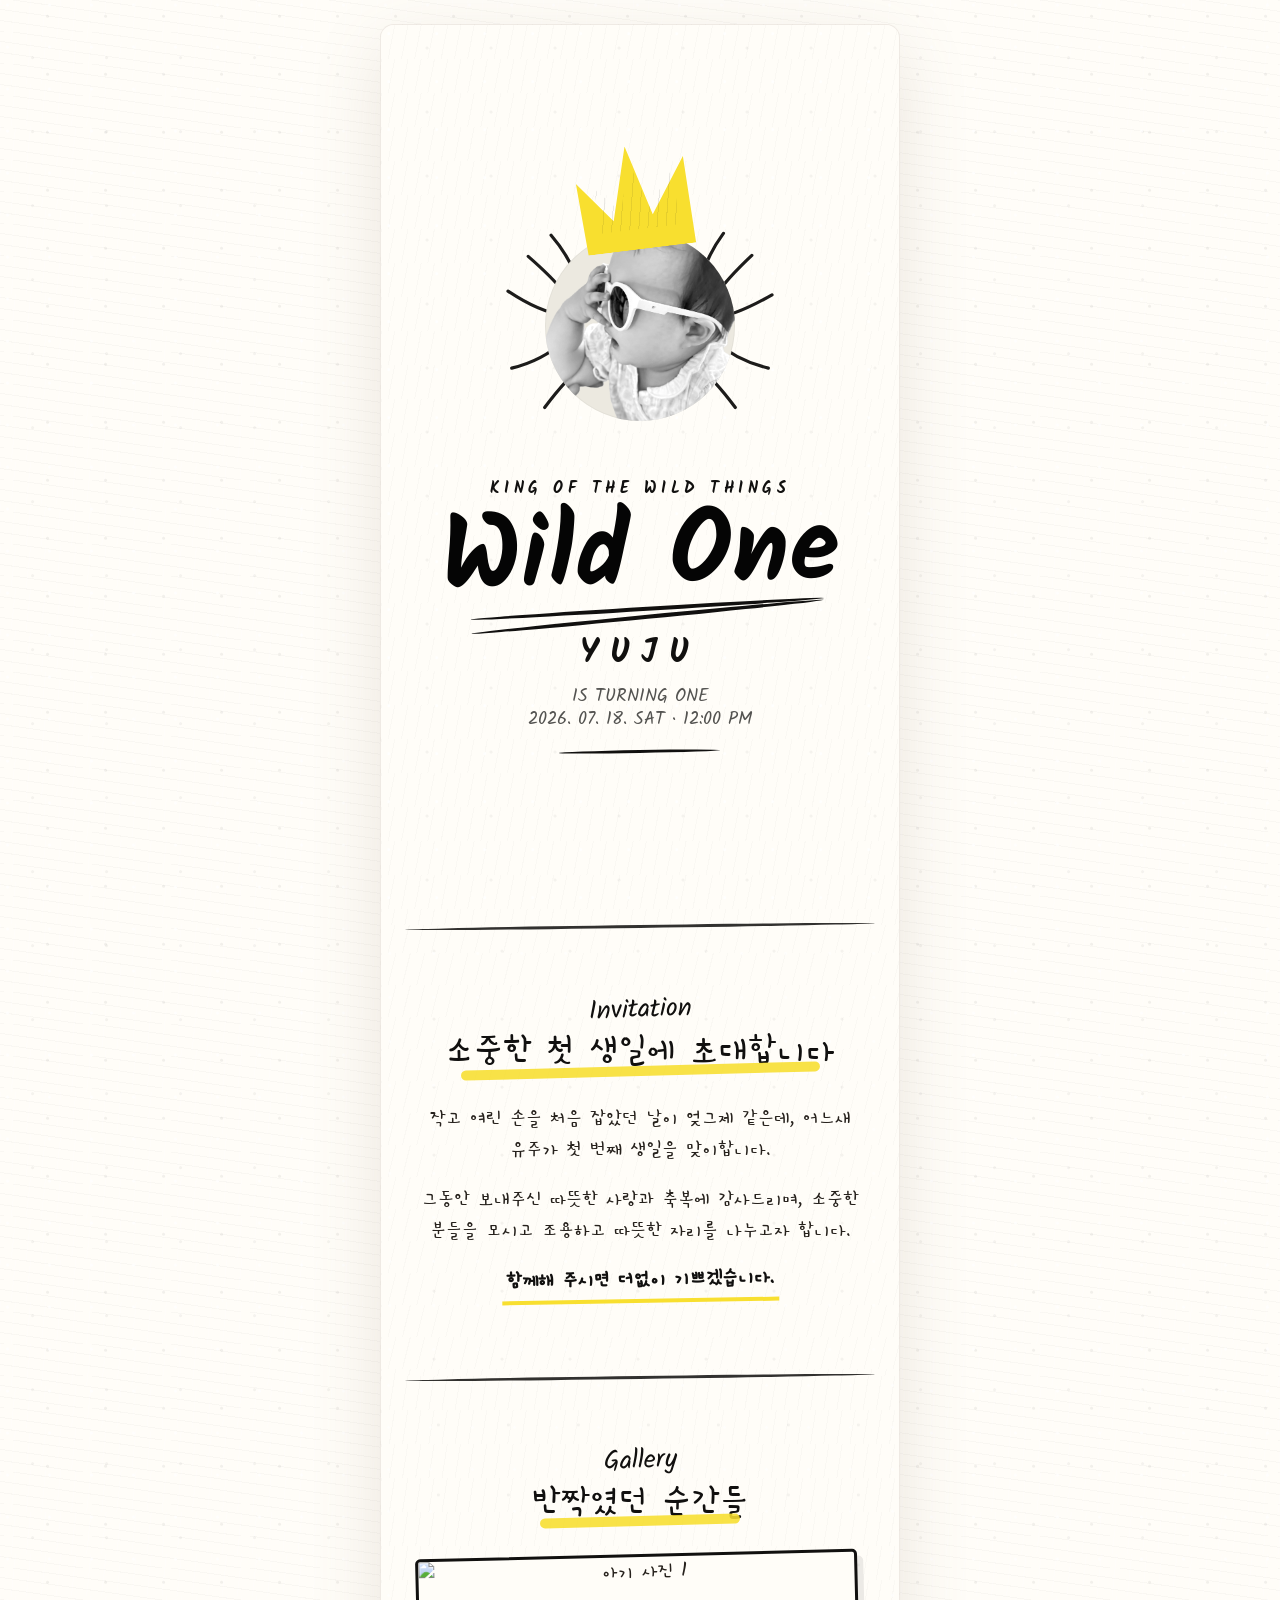
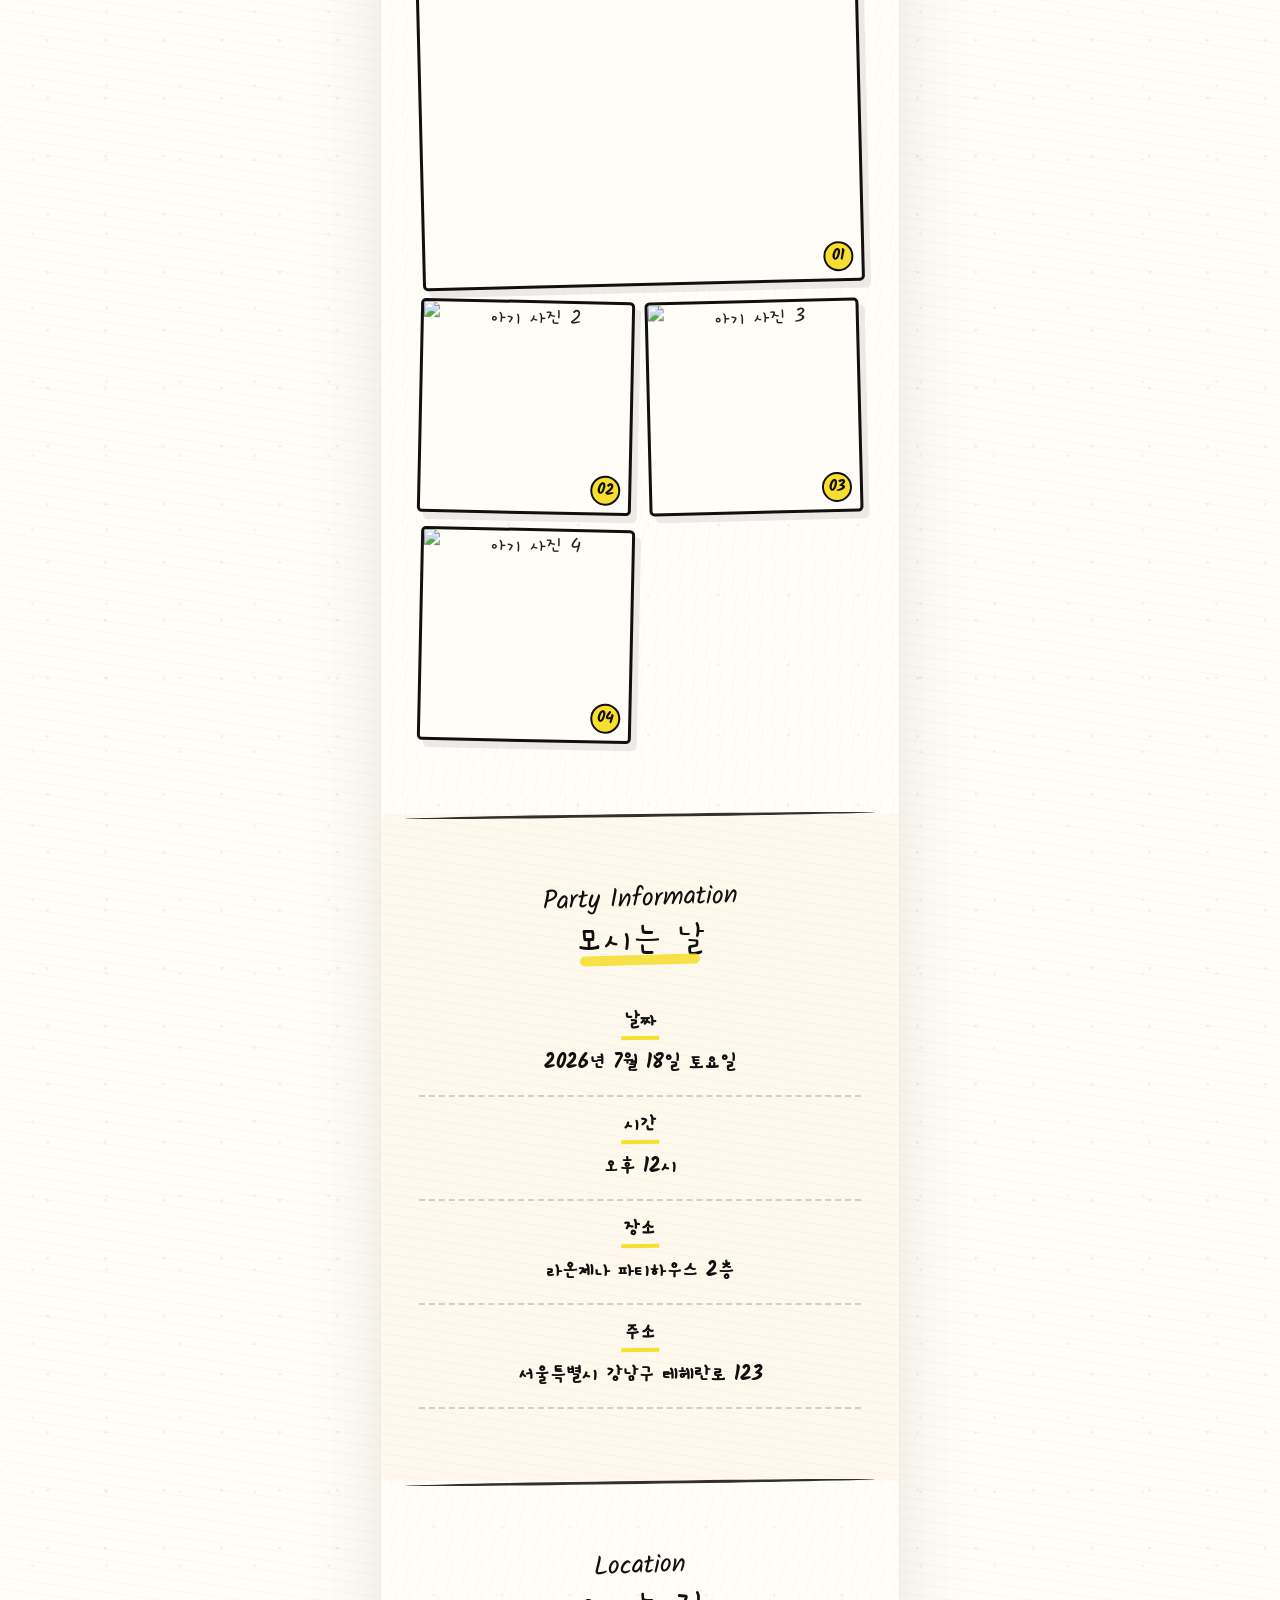
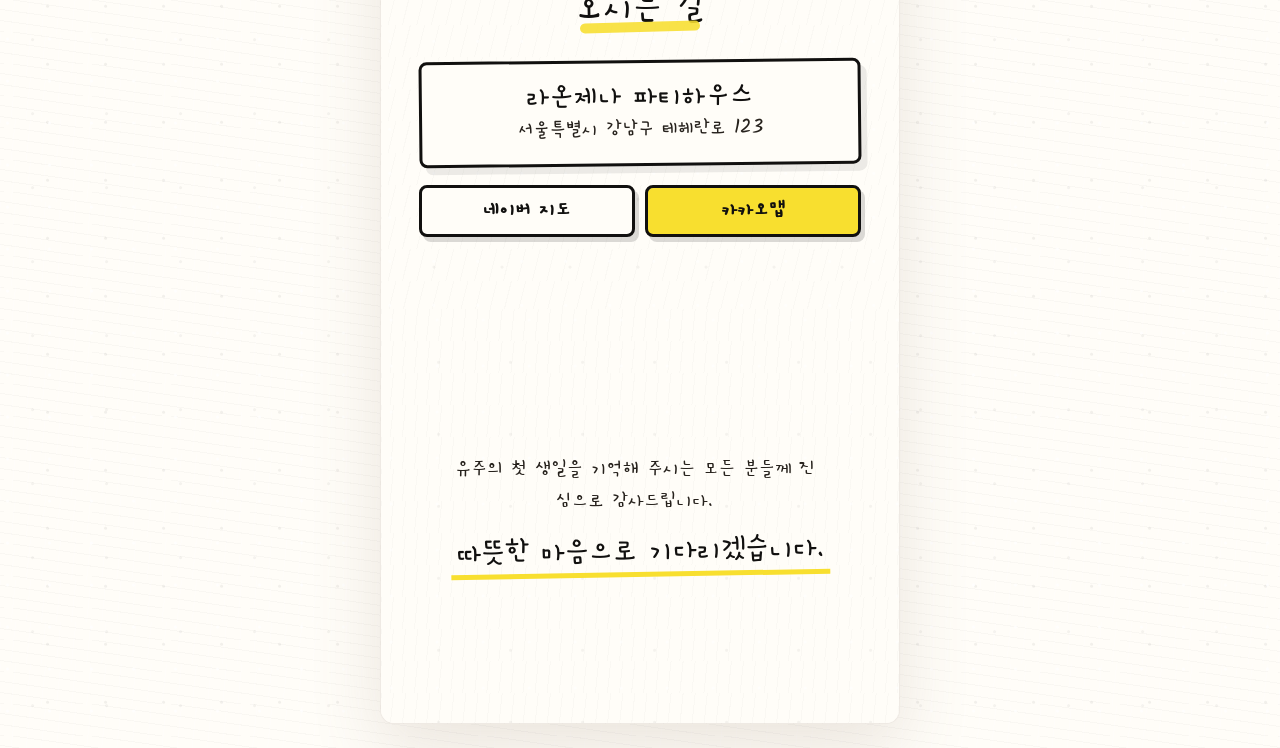
==== index.html @ ee345b08 "first commit" ====
<!doctype html>
<html lang="ko">
  <head>
    <meta charset="utf-8" />
    <meta name="viewport" content="width=device-width, initial-scale=1" />
    <meta
      name="description"
      content="첫 번째 생일을 함께 축하하는 모바일 초대장입니다."
    />
    <title>유주의 초대장</title>
    <link rel="preconnect" href="https://fonts.googleapis.com" />
    <link rel="preconnect" href="https://fonts.gstatic.com" crossorigin />
    <link
      href="https://fonts.googleapis.com/css2?family=Gamja+Flower&family=Kalam:wght@300;400;700&display=swap"
      rel="stylesheet"
    />
    <link rel="stylesheet" href="styles.css" />
  </head>
  <body>
    <main class="site">
      <section class="cover section" aria-label="초대장 표지">
        <div class="cover-art">
          <svg
            class="burst-lines"
            viewBox="0 0 360 260"
            aria-hidden="true"
            focusable="false"
          >
            <path d="M36 92c24 16 44 24 60 26" />
            <path d="M58 54c16 14 28 25 38 38" />
            <path d="M83 31c12 14 20 27 25 40" />
            <path d="M324 96c-28 16-49 24-64 25" />
            <path d="M302 53c-17 16-30 30-39 43" />
            <path d="M271 29c-11 15-18 29-22 42" />
            <path d="M40 176c24-6 42-16 56-29" />
            <path d="M76 219c15-20 29-36 44-48" />
            <path d="M320 176c-24-6-43-16-57-29" />
            <path d="M284 219c-15-20-29-36-44-48" />
          </svg>
          <div class="hero-photo">
            <img
              src="main.png"
              alt="선글라스를 쓴 유주"
            />
          </div>
        </div>
        <p class="eyebrow">King of the wild things</p>
        <h1><span>Wild One</span></h1>
        <p class="cover__names">YUJU</p>
        <p class="cover__date">is turning one<br />2026. 07. 18. Sat · 12:00 PM</p>
      </section>

      <section class="section message" aria-labelledby="message-title">
        <p class="eyebrow">Invitation</p>
        <h2 id="message-title">소중한 첫 생일에 초대합니다</h2>
        <p>
          작고 여린 손을 처음 잡았던 날이 엊그제 같은데, 어느새 유주가
          첫 번째 생일을 맞이합니다.
        </p>
        <p>
          그동안 보내주신 따뜻한 사랑과 축복에 감사드리며, 소중한 분들을
          모시고 조용하고 따뜻한 자리를 나누고자 합니다.
        </p>
        <p>함께해 주시면 더없이 기쁘겠습니다.</p>
      </section>

      <section class="section gallery" aria-labelledby="gallery-title">
        <p class="eyebrow">Gallery</p>
        <h2 id="gallery-title">반짝였던 순간들</h2>
        <div class="gallery__grid" id="galleryGrid" aria-live="polite"></div>
      </section>

      <section class="section info" aria-labelledby="info-title">
        <p class="eyebrow">Party Information</p>
        <h2 id="info-title">모시는 날</h2>
        <dl class="info-list">
          <div>
            <dt>날짜</dt>
            <dd>2026년 7월 18일 토요일</dd>
          </div>
          <div>
            <dt>시간</dt>
            <dd>오후 12시</dd>
          </div>
          <div>
            <dt>장소</dt>
            <dd>라온제나 파티하우스 2층</dd>
          </div>
          <div>
            <dt>주소</dt>
            <dd>서울특별시 강남구 테헤란로 123</dd>
          </div>
        </dl>
      </section>

      <section class="section map" aria-labelledby="map-title">
        <p class="eyebrow">Location</p>
        <h2 id="map-title">오시는 길</h2>
        <div class="map-card">
          <p class="map-card__venue">라온제나 파티하우스</p>
          <p>서울특별시 강남구 테헤란로 123</p>
        </div>
        <div class="map-actions">
          <a
            class="button"
            id="naverMapButton"
            href="https://map.naver.com/"
            target="_blank"
            rel="noopener noreferrer"
          >
            네이버 지도
          </a>
          <a
            class="button button--outline"
            id="kakaoMapButton"
            href="https://map.kakao.com/"
            target="_blank"
            rel="noopener noreferrer"
          >
            카카오맵
          </a>
        </div>
      </section>

      <section class="section closing" aria-label="마무리 인사">
        <p>
          유주의 첫 생일을 기억해 주시는 모든 분들께 진심으로 감사드립니다.
        </p>
        <strong>따뜻한 마음으로 기다리겠습니다.</strong>
      </section>
    </main>

    <button class="top-button" type="button" aria-label="맨 위로 이동">
      ↑
    </button>

    <script src="script.js"></script>
  </body>
</html>
---- styles.css ----
:root {
  --cream: #fff9ed;
  --sage: #a8bba3;
  --brown: #26211c;
  --ivory: #fffdf8;
  --ink: #11100f;
  --yellow: #f8df2f;
  --yellow-soft: rgba(248, 223, 47, 0.22);
  --line: rgba(17, 16, 15, 0.18);
  --shadow: 0 18px 44px rgba(17, 16, 15, 0.08);
  --radius: 8px;
  --script-font: "Kalam", "Gamja Flower", cursive;
}

* {
  box-sizing: border-box;
}

html {
  scroll-behavior: smooth;
}

body {
  margin: 0;
  background:
    radial-gradient(circle at 18% 12%, rgba(255, 255, 255, 0.72) 0 1px, transparent 2px),
    radial-gradient(circle at 82% 28%, rgba(17, 16, 15, 0.055) 0 1px, transparent 2px),
    radial-gradient(circle at 44% 78%, rgba(17, 16, 15, 0.045) 0 1px, transparent 2px),
    repeating-linear-gradient(8deg, rgba(17, 16, 15, 0.022) 0 1px, transparent 1px 11px),
    repeating-linear-gradient(96deg, rgba(255, 255, 255, 0.24) 0 1px, transparent 1px 15px),
    var(--ivory);
  background-size:
    42px 42px,
    58px 58px,
    74px 74px,
    100% 32px,
    100% 42px,
    auto;
  color: var(--brown);
  font-family: var(--script-font);
  font-size: 1.24rem;
  line-height: 1.58;
}

button,
a {
  -webkit-tap-highlight-color: transparent;
  font: inherit;
}

.site {
  width: min(100%, 520px);
  margin: 0 auto;
  overflow: hidden;
  background:
    radial-gradient(circle at 20% 10%, rgba(255, 255, 255, 0.58) 0 1px, transparent 2px),
    radial-gradient(circle at 78% 62%, rgba(17, 16, 15, 0.045) 0 1px, transparent 2px),
    repeating-linear-gradient(104deg, rgba(17, 16, 15, 0.02) 0 1px, transparent 1px 14px),
    var(--ivory);
  background-size: 44px 44px, 68px 68px, 100% 32px, auto;
}

.section {
  position: relative;
  padding: 72px 24px;
  text-align: center;
}

.eyebrow {
  margin: 0 0 10px;
  color: var(--ink);
  font-size: 1.65rem;
  line-height: 1;
  transform: rotate(-2deg);
}

h1,
h2 {
  margin: 0;
  color: var(--ink);
  font-weight: 400;
  letter-spacing: 0;
}

h1 {
  font-size: clamp(2.55rem, 10.8vw, 4rem);
  line-height: 0.96;
  transform: rotate(-1.5deg);
}

h1 span {
  display: inline-block;
  transform: rotate(2deg);
}

h2 {
  width: fit-content;
  margin: 0 auto 28px;
  font-size: 2.25rem;
  line-height: 1.04;
  text-align: center;
}

h2::after {
  content: "";
  display: block;
  width: 92%;
  height: 10px;
  margin: -5px auto 0;
  background: var(--yellow);
  border-radius: 999px;
  transform: rotate(-1.5deg);
  opacity: 0.88;
}

p {
  margin: 0;
}

.cover {
  min-height: 100svh;
  display: flex;
  flex-direction: column;
  align-items: center;
  justify-content: center;
  gap: 14px;
  padding: 46px 34px;
  background:
    radial-gradient(circle at 16% 18%, rgba(255, 255, 255, 0.82) 0 1px, transparent 2px),
    radial-gradient(circle at 72% 36%, rgba(17, 16, 15, 0.045) 0 1px, transparent 2px),
    repeating-linear-gradient(101deg, rgba(17, 16, 15, 0.02) 0 1px, transparent 1px 13px),
    var(--ivory);
  background-size: 48px 48px, 64px 64px, 100% 34px, auto;
  color: var(--ink);
  text-align: center;
}

.cover-art {
  position: relative;
  width: min(78vw, 330px);
  height: min(58vw, 250px);
  display: grid;
  place-items: center;
  margin: 4px auto 8px;
}

.burst-lines {
  position: absolute;
  inset: 0;
  width: 100%;
  height: 100%;
  overflow: visible;
  pointer-events: none;
}

.burst-lines path {
  fill: none;
  stroke: var(--ink);
  stroke-width: 3.5;
  stroke-linecap: round;
  stroke-linejoin: round;
  opacity: 0.95;
}

.cover h1 {
  position: relative;
  z-index: 1;
  width: fit-content;
  margin: 0 auto 16px;
  color: #050505;
  font-size: clamp(3.7rem, 17vw, 6.4rem);
  font-weight: 700;
  line-height: 0.82;
  text-transform: none;
  transform: rotate(-1.5deg);
}

.cover h1 span {
  transform: none;
}

.cover h1::before,
.cover h1::after {
  content: "";
  position: absolute;
  left: 7%;
  right: 4%;
  height: 4px;
  background: var(--ink);
  border-radius: 50%;
}

.cover h1::before {
  bottom: -12px;
  transform: rotate(-2deg);
}

.cover h1::after {
  bottom: -20px;
  transform: rotate(-4deg);
}

.cover .eyebrow {
  margin: 6px 0 2px;
  color: var(--ink);
  font-size: 1rem;
  font-weight: 700;
  letter-spacing: 0.28em;
  line-height: 1.25;
  text-transform: uppercase;
  transform: none;
}

.cover__names {
  margin-top: 8px;
  color: var(--ink);
  font-size: 2.05rem;
  font-weight: 700;
  letter-spacing: 0.34em;
  line-height: 1;
  transform: none;
}

.cover__date {
  position: relative;
  z-index: 1;
  max-width: 18rem;
  margin-top: 2px;
  color: rgba(17, 16, 15, 0.72);
  font-size: 1.12rem;
  font-weight: 400;
  line-height: 1.28;
  text-transform: uppercase;
  transform: none;
}

.cover__date::after {
  content: "";
  display: block;
  width: 72%;
  height: 3px;
  margin: 18px auto 0;
  background: var(--ink);
  border-radius: 50%;
  transform: rotate(-1deg);
}

.hero-photo {
  position: relative;
  width: min(46vw, 190px);
  aspect-ratio: 1;
  display: block;
  border-radius: 50%;
  background: #ece9e0;
  box-shadow: inset 0 0 0 1px rgba(17, 16, 15, 0.04);
  transform: none;
  overflow: visible;
}

.hero-photo::before {
  content: "";
  position: absolute;
  top: -86px;
  left: 50%;
  width: 132px;
  height: 104px;
  background: var(--yellow);
  clip-path: polygon(6% 100%, 3% 30%, 28% 70%, 43% 0, 58% 68%, 86% 16%, 88% 100%);
  filter: drop-shadow(0 2px 0 rgba(17, 16, 15, 0.08));
  transform: translateX(-50%) rotate(-7deg);
  z-index: 3;
}

.hero-photo::after {
  content: "";
  position: absolute;
  top: -68px;
  left: 50%;
  width: 96px;
  height: 66px;
  background:
    repeating-linear-gradient(101deg, rgba(17, 16, 15, 0.18) 0 1px, transparent 1px 9px);
  clip-path: polygon(6% 100%, 3% 30%, 28% 70%, 43% 0, 58% 68%, 86% 16%, 88% 100%);
  transform: translateX(-50%) rotate(-7deg);
  z-index: 4;
  opacity: 0.45;
}

.hero-photo img {
  width: 100%;
  height: 100%;
  display: block;
  border-radius: 50%;
  object-fit: cover;
  object-position: 50% 34%;
  filter: grayscale(1) contrast(1.04) brightness(1.05);
}

.message::before,
.gallery::before,
.info::before,
.map::before {
  content: "";
  position: absolute;
  top: 0;
  left: 24px;
  right: 24px;
  height: 3px;
  background: var(--ink);
  border-radius: 50%;
  transform: rotate(-0.8deg);
  opacity: 0.86;
}

.message p:not(.eyebrow) {
  max-width: 28rem;
  margin: 0 auto 18px;
}

.message p:last-child {
  display: inline-block;
  margin-bottom: 0;
  padding: 0 4px 3px;
  border-bottom: 4px solid var(--yellow);
  background: transparent;
  color: var(--ink);
  font-weight: 700;
  transform: rotate(-1deg);
}

.gallery {
  background:
    radial-gradient(circle at 18% 22%, rgba(255, 255, 255, 0.58) 0 1px, transparent 2px),
    radial-gradient(circle at 82% 70%, rgba(17, 16, 15, 0.045) 0 1px, transparent 2px),
    repeating-linear-gradient(99deg, rgba(17, 16, 15, 0.02) 0 1px, transparent 1px 13px),
    var(--ivory);
  background-size: 42px 42px, 70px 70px, 100% 34px, auto;
}

.gallery__grid {
  display: grid;
  grid-template-columns: repeat(2, minmax(0, 1fr));
  gap: 14px;
}

.gallery__item {
  position: relative;
  min-width: 0;
  aspect-ratio: 1;
  margin: 0;
  overflow: hidden;
  border: 3px solid var(--ink);
  border-radius: 5px;
  background: var(--ivory);
  box-shadow:
    6px 7px 0 rgba(17, 16, 15, 0.08);
  transform: rotate(-1.4deg);
}

.gallery__item:nth-child(even) {
  transform: rotate(1.2deg);
}

.gallery__item:first-child {
  grid-column: 1 / -1;
  aspect-ratio: 4 / 3;
}

.gallery__item img {
  width: 100%;
  height: 100%;
  display: block;
  object-fit: cover;
}

.gallery__item span {
  position: absolute;
  right: 8px;
  bottom: 7px;
  min-width: 30px;
  height: 30px;
  display: grid;
  place-items: center;
  border: 2px solid var(--ink);
  border-radius: 50%;
  background: var(--yellow);
  color: var(--ink);
  font-size: 1rem;
  font-weight: 700;
  line-height: 1;
}

.info {
  background:
    radial-gradient(circle at 70% 16%, rgba(255, 255, 255, 0.48) 0 1px, transparent 2px),
    repeating-linear-gradient(8deg, rgba(17, 16, 15, 0.022) 0 1px, transparent 1px 10px),
    var(--cream);
  background-size: 54px 54px, 100% 30px, auto;
}

.info-list {
  margin: 0;
}

.info-list div {
  display: flex;
  flex-direction: column;
  align-items: center;
  gap: 8px;
  padding: 16px 0;
  border-bottom: 2px dashed var(--line);
}

.info-list dt {
  width: fit-content;
  padding: 0 3px 2px;
  border-bottom: 4px solid var(--yellow);
  background: transparent;
  color: var(--ink);
  font-weight: 700;
  line-height: 1.25;
  transform: rotate(-1deg);
}

.info-list dd {
  min-width: 0;
  margin: 0;
  color: var(--ink);
  font-weight: 700;
  text-align: center;
  word-break: keep-all;
}

.map-card {
  margin-bottom: 18px;
  padding: 18px;
  border: 3px solid var(--ink);
  border-radius: var(--radius);
  background: var(--ivory);
  box-shadow: 6px 7px 0 rgba(17, 16, 15, 0.08);
  text-align: center;
  transform: rotate(-0.6deg);
}

.map-card__venue {
  margin-bottom: 2px;
  color: var(--ink);
  font-size: 1.85rem;
  line-height: 1.05;
}

.map-actions {
  display: grid;
  grid-template-columns: 1fr;
  gap: 10px;
}

.button {
  min-height: 52px;
  display: inline-flex;
  align-items: center;
  justify-content: center;
  padding: 10px 18px;
  border: 3px solid var(--ink);
  border-radius: var(--radius);
  background: var(--ivory);
  color: var(--ink);
  font-weight: 700;
  line-height: 1;
  text-decoration: none;
  box-shadow: 4px 5px 0 rgba(17, 16, 15, 0.15);
  transition:
    transform 160ms ease,
    box-shadow 160ms ease;
}

.button:active {
  box-shadow: 2px 2px 0 rgba(17, 16, 15, 0.15);
  transform: translate(2px, 2px);
}

.button--outline {
  background: var(--yellow);
}

.closing {
  min-height: 46svh;
  display: grid;
  place-content: center;
  gap: 18px;
  background:
    radial-gradient(circle at 22% 24%, rgba(255, 255, 255, 0.58) 0 1px, transparent 2px),
    radial-gradient(circle at 80% 74%, rgba(17, 16, 15, 0.045) 0 1px, transparent 2px),
    repeating-linear-gradient(96deg, rgba(17, 16, 15, 0.02) 0 1px, transparent 1px 12px),
    var(--ivory);
  background-size: 46px 46px, 72px 72px, 100% 32px, auto;
}

.closing p {
  max-width: 23rem;
}

.closing strong {
  width: fit-content;
  margin: 0 auto;
  padding: 0 6px 4px;
  border-bottom: 5px solid var(--yellow);
  background: transparent;
  color: var(--ink);
  font-size: 1.9rem;
  font-weight: 400;
  line-height: 1.08;
  transform: rotate(-1deg);
}

.top-button {
  position: fixed;
  right: max(16px, calc((100vw - 520px) / 2 + 16px));
  bottom: 16px;
  width: 44px;
  height: 44px;
  border: 3px solid var(--ink);
  border-radius: 50%;
  background: var(--yellow);
  color: var(--ink);
  font-size: 1.2rem;
  font-weight: 700;
  box-shadow: 4px 5px 0 rgba(17, 16, 15, 0.15);
  opacity: 0;
  pointer-events: none;
  transform: translateY(8px);
  transition:
    opacity 180ms ease,
    transform 180ms ease;
}

.top-button.is-visible {
  opacity: 1;
  pointer-events: auto;
  transform: translateY(0);
}

@media (min-width: 640px) {
  body {
    padding: 24px 0;
  }

  .site {
    border: 1px solid rgba(122, 102, 83, 0.12);
    border-radius: 14px;
    box-shadow: 0 24px 70px rgba(122, 102, 83, 0.16);
  }

  .section {
    padding-right: 38px;
    padding-left: 38px;
  }

  .cover {
    padding-right: 48px;
    padding-left: 48px;
  }

  .map-actions {
    grid-template-columns: repeat(2, 1fr);
  }
}
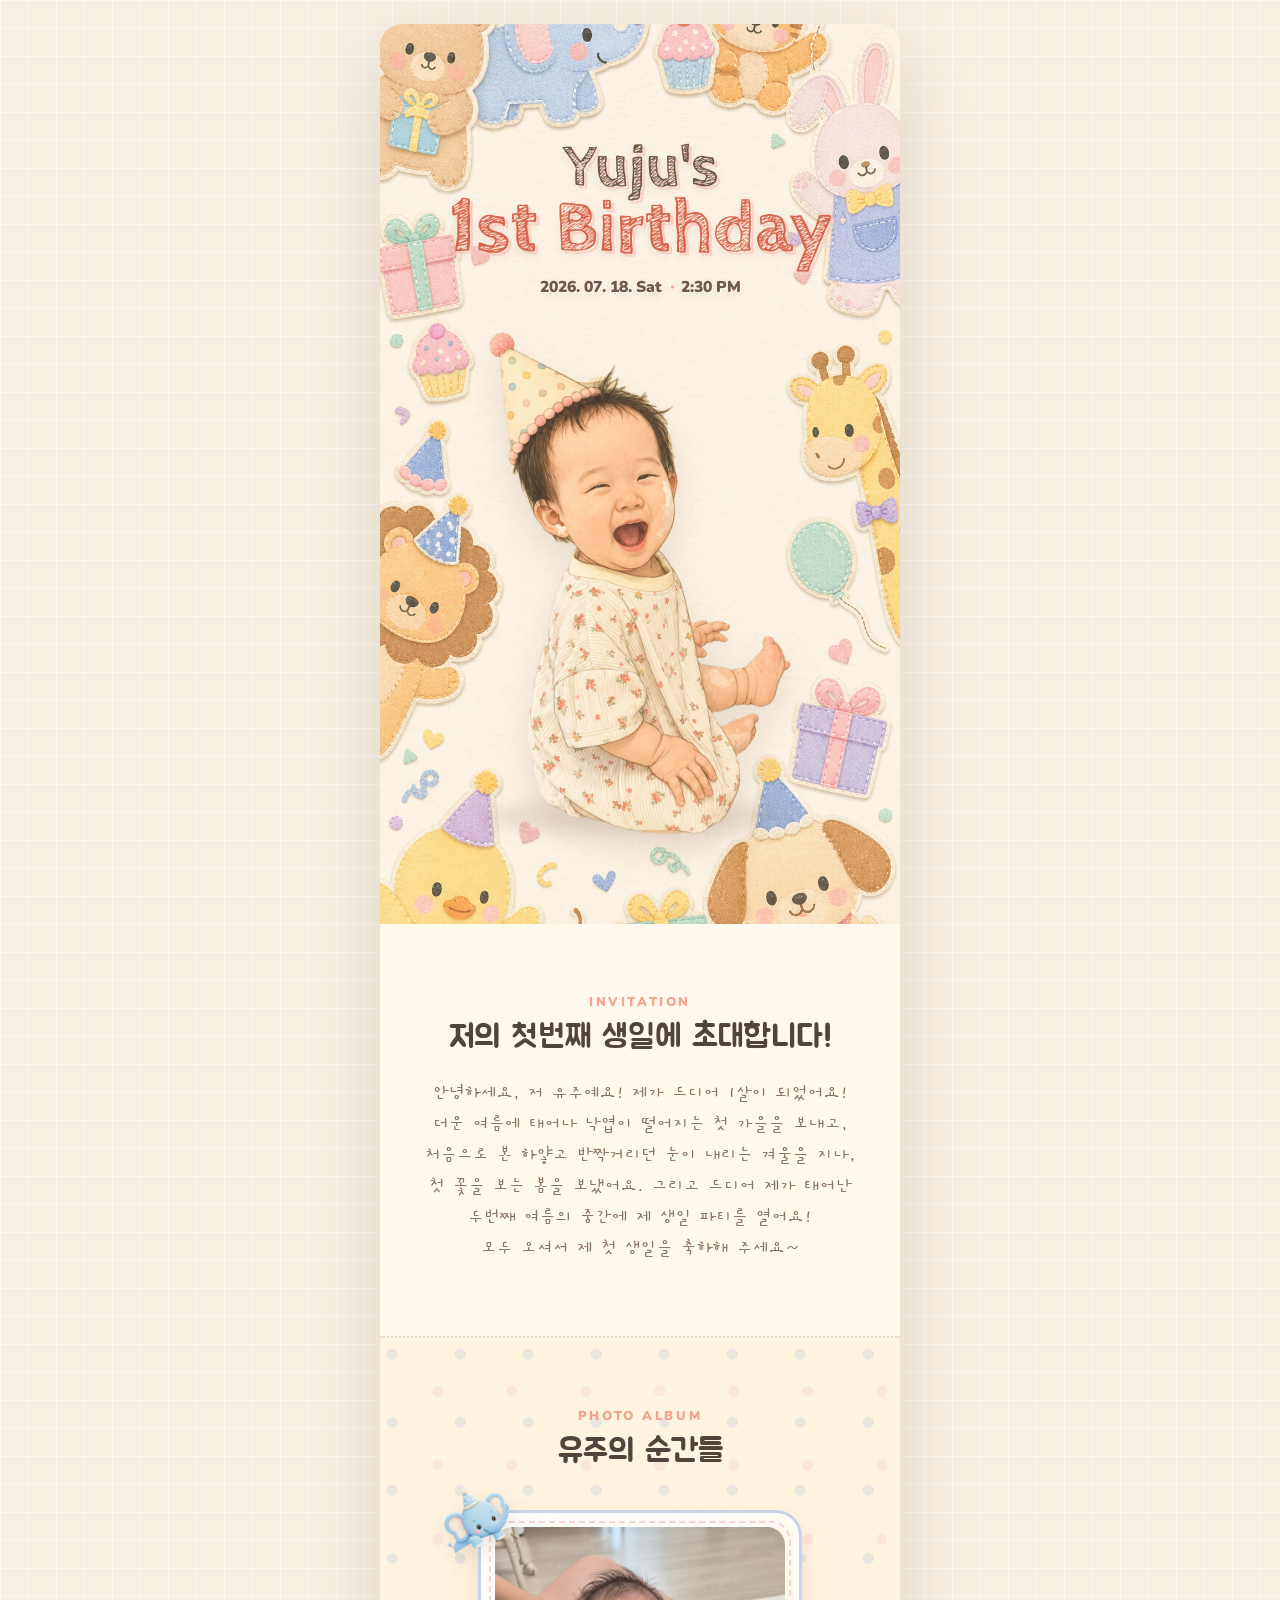
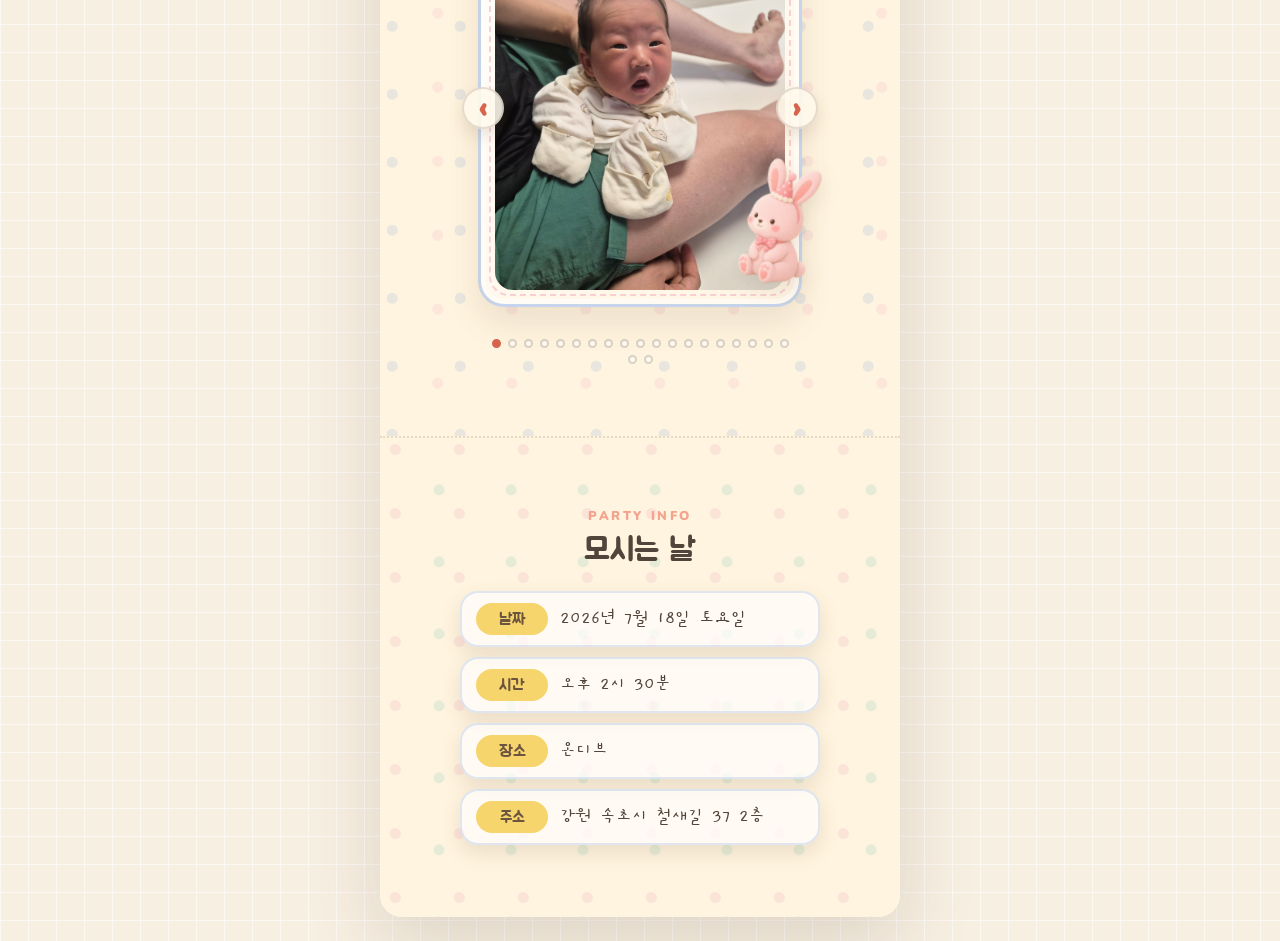
==== commit 1a3150cf: "브랜치 정리" ====
--- a/index.html
+++ b/index.html
@@ -5,134 +5,114 @@
     <meta name="viewport" content="width=device-width, initial-scale=1" />
     <meta
       name="description"
-      content="첫 번째 생일을 함께 축하하는 모바일 초대장입니다."
+      content="유주의 첫 번째 생일을 알리는 깨끗하고 아기자기한 초대장입니다."
     />
-    <title>유주의 초대장</title>
+    <title>유주의 첫 생일 초대장</title>
     <link rel="preconnect" href="https://fonts.googleapis.com" />
     <link rel="preconnect" href="https://fonts.gstatic.com" crossorigin />
     <link
-      href="https://fonts.googleapis.com/css2?family=Gamja+Flower&family=Kalam:wght@300;400;700&display=swap"
+      href="https://fonts.googleapis.com/css2?family=Cabin+Sketch:wght@400;700&family=Gaegu:wght@400;700&family=Jua&family=Nunito:wght@700;800;900&display=swap"
       rel="stylesheet"
     />
     <link rel="stylesheet" href="styles.css" />
   </head>
   <body>
-    <main class="site">
-      <section class="cover section" aria-label="초대장 표지">
-        <div class="cover-art">
-          <svg
-            class="burst-lines"
-            viewBox="0 0 360 260"
-            aria-hidden="true"
-            focusable="false"
-          >
-            <path d="M36 92c24 16 44 24 60 26" />
-            <path d="M58 54c16 14 28 25 38 38" />
-            <path d="M83 31c12 14 20 27 25 40" />
-            <path d="M324 96c-28 16-49 24-64 25" />
-            <path d="M302 53c-17 16-30 30-39 43" />
-            <path d="M271 29c-11 15-18 29-22 42" />
-            <path d="M40 176c24-6 42-16 56-29" />
-            <path d="M76 219c15-20 29-36 44-48" />
-            <path d="M320 176c-24-6-43-16-57-29" />
-            <path d="M284 219c-15-20-29-36-44-48" />
-          </svg>
-          <div class="hero-photo">
-            <img
-              src="main.png"
-              alt="선글라스를 쓴 유주"
-            />
-          </div>
+    <main class="invitation">
+      <section class="hero" aria-label="초대장 표지">
+        <div class="hero__header">
+          <h1 class="hero__title">
+            <span>Yuju's</span>
+            <span>1st Birthday</span>
+          </h1>
+          <p class="hero__party-time">
+            <span>2026. 07. 18. Sat</span>
+            <span>2:30 PM</span>
+          </p>
         </div>
-        <p class="eyebrow">King of the wild things</p>
-        <h1><span>Wild One</span></h1>
-        <p class="cover__names">YUJU</p>
-        <p class="cover__date">is turning one<br />2026. 07. 18. Sat · 12:00 PM</p>
+
+        <img
+          class="hero__girl"
+          src="../img/birthday_girl.png"
+          alt="생일 모자를 쓴 유주"
+        />
       </section>
 
-      <section class="section message" aria-labelledby="message-title">
-        <p class="eyebrow">Invitation</p>
-        <h2 id="message-title">소중한 첫 생일에 초대합니다</h2>
+      <section class="section intro" aria-labelledby="intro-title">
+        <p class="section__eyebrow">Invitation</p>
+        <h2 id="intro-title">저의 첫번째 생일에 초대합니다!</h2>
         <p>
-          작고 여린 손을 처음 잡았던 날이 엊그제 같은데, 어느새 유주가
-          첫 번째 생일을 맞이합니다.
+          안녕하세요, 저 유주예요!
+          제가 드디어 1살이 되었어요!
+          더운 여름에 태어나 낙엽이 떨어지는 첫 가을을 보내고,
+          처음으로 본 하얗고 반짝거리던 눈이 내리는 겨울을 지나,
+          첫 꽃을 보는 봄을 보냈어요.
+          그리고 드디어 제가 태어난 두번째 여름의 중간에 제 생일 파티를 열어요!<br />
+          모두 오셔서 제 첫 생일을 축하해 주세요~ 
         </p>
-        <p>
-          그동안 보내주신 따뜻한 사랑과 축복에 감사드리며, 소중한 분들을
-          모시고 조용하고 따뜻한 자리를 나누고자 합니다.
-        </p>
-        <p>함께해 주시면 더없이 기쁘겠습니다.</p>
       </section>
 
       <section class="section gallery" aria-labelledby="gallery-title">
-        <p class="eyebrow">Gallery</p>
-        <h2 id="gallery-title">반짝였던 순간들</h2>
-        <div class="gallery__grid" id="galleryGrid" aria-live="polite"></div>
+        <p class="section__eyebrow">Photo Album</p>
+        <h2 id="gallery-title">유주의 순간들</h2>
+        <div class="gallery-frame" aria-roledescription="carousel">
+          <img
+            class="gallery-frame__deco gallery-frame__deco--elephant"
+            src="assets/elephant.png"
+            alt=""
+            aria-hidden="true"
+          />
+          <figure class="gallery-slide">
+            <img id="galleryPhoto" src="../img/gallery/01.jpeg" alt="유주의 사진 1" />
+          </figure>
+          <img
+            class="gallery-frame__deco gallery-frame__deco--bunny"
+            src="assets/bunny.png"
+            alt=""
+            aria-hidden="true"
+          />
+          <button
+            class="gallery-button gallery-button--prev"
+            type="button"
+            id="galleryPrev"
+            aria-label="이전 사진"
+          >
+            ‹
+          </button>
+          <button
+            class="gallery-button gallery-button--next"
+            type="button"
+            id="galleryNext"
+            aria-label="다음 사진"
+          >
+            ›
+          </button>
+        </div>
+        <div class="gallery-dots" id="galleryDots" aria-label="사진 순서"></div>
       </section>
 
-      <section class="section info" aria-labelledby="info-title">
-        <p class="eyebrow">Party Information</p>
-        <h2 id="info-title">모시는 날</h2>
-        <dl class="info-list">
+      <section class="section details" aria-labelledby="details-title">
+        <p class="section__eyebrow">Party Info</p>
+        <h2 id="details-title">모시는 날</h2>
+        <dl class="detail-list">
           <div>
             <dt>날짜</dt>
             <dd>2026년 7월 18일 토요일</dd>
           </div>
           <div>
             <dt>시간</dt>
-            <dd>오후 12시</dd>
+            <dd>오후 2시 30분</dd>
           </div>
           <div>
             <dt>장소</dt>
-            <dd>라온제나 파티하우스 2층</dd>
+            <dd>온디브</dd>
           </div>
           <div>
             <dt>주소</dt>
-            <dd>서울특별시 강남구 테헤란로 123</dd>
+            <dd>강원 속초시 철새길 37 2층</dd>
           </div>
         </dl>
       </section>
-
-      <section class="section map" aria-labelledby="map-title">
-        <p class="eyebrow">Location</p>
-        <h2 id="map-title">오시는 길</h2>
-        <div class="map-card">
-          <p class="map-card__venue">라온제나 파티하우스</p>
-          <p>서울특별시 강남구 테헤란로 123</p>
-        </div>
-        <div class="map-actions">
-          <a
-            class="button"
-            id="naverMapButton"
-            href="https://map.naver.com/"
-            target="_blank"
-            rel="noopener noreferrer"
-          >
-            네이버 지도
-          </a>
-          <a
-            class="button button--outline"
-            id="kakaoMapButton"
-            href="https://map.kakao.com/"
-            target="_blank"
-            rel="noopener noreferrer"
-          >
-            카카오맵
-          </a>
-        </div>
-      </section>
-
-      <section class="section closing" aria-label="마무리 인사">
-        <p>
-          유주의 첫 생일을 기억해 주시는 모든 분들께 진심으로 감사드립니다.
-        </p>
-        <strong>따뜻한 마음으로 기다리겠습니다.</strong>
-      </section>
     </main>
-
-    <button class="top-button" type="button" aria-label="맨 위로 이동">
-      ↑
-    </button>
 
     <script src="script.js"></script>
   </body>
--- a/styles.css
+++ b/styles.css
@@ -1,15 +1,20 @@
 :root {
-  --cream: #fff9ed;
-  --sage: #a8bba3;
-  --brown: #26211c;
-  --ivory: #fffdf8;
-  --ink: #11100f;
-  --yellow: #f8df2f;
-  --yellow-soft: rgba(248, 223, 47, 0.22);
-  --line: rgba(17, 16, 15, 0.18);
-  --shadow: 0 18px 44px rgba(17, 16, 15, 0.08);
-  --radius: 8px;
-  --script-font: "Kalam", "Gamja Flower", cursive;
+  --page: #f7efe2;
+  --paper: #fff9ed;
+  --paper-soft: #fff4df;
+  --ink: #51453b;
+  --muted: #8a7563;
+  --line: rgba(122, 100, 81, 0.18);
+  --peach: #f3a38e;
+  --pink: #f4b7c6;
+  --blue: #8daee2;
+  --mint: #94d0b8;
+  --yellow: #f7d56d;
+  --shadow: rgba(111, 86, 63, 0.14);
+  --body-font: "Gaegu", "Jua", system-ui, sans-serif;
+  --display-font: "Jua", "Gaegu", system-ui, sans-serif;
+  --sketch-font: "Cabin Sketch", "Nunito", system-ui, sans-serif;
+  --latin-font: "Nunito", "Gaegu", system-ui, sans-serif;
 }
 
 * {
@@ -23,521 +28,364 @@
 body {
   margin: 0;
   background:
-    radial-gradient(circle at 18% 12%, rgba(255, 255, 255, 0.72) 0 1px, transparent 2px),
-    radial-gradient(circle at 82% 28%, rgba(17, 16, 15, 0.055) 0 1px, transparent 2px),
-    radial-gradient(circle at 44% 78%, rgba(17, 16, 15, 0.045) 0 1px, transparent 2px),
-    repeating-linear-gradient(8deg, rgba(17, 16, 15, 0.022) 0 1px, transparent 1px 11px),
-    repeating-linear-gradient(96deg, rgba(255, 255, 255, 0.24) 0 1px, transparent 1px 15px),
-    var(--ivory);
-  background-size:
-    42px 42px,
-    58px 58px,
-    74px 74px,
-    100% 32px,
-    100% 42px,
-    auto;
-  color: var(--brown);
-  font-family: var(--script-font);
-  font-size: 1.24rem;
-  line-height: 1.58;
-}
-
-button,
-a {
-  -webkit-tap-highlight-color: transparent;
-  font: inherit;
-}
-
-.site {
+    linear-gradient(90deg, rgba(255, 255, 255, 0.56) 1px, transparent 1px),
+    linear-gradient(rgba(255, 255, 255, 0.52) 1px, transparent 1px),
+    var(--page);
+  background-size: 28px 28px;
+  color: var(--ink);
+  font-family: var(--body-font);
+  font-size: 1.18rem;
+  line-height: 1.65;
+}
+
+img {
+  max-width: 100%;
+}
+
+h1,
+h2,
+p {
+  margin: 0;
+}
+
+.invitation {
   width: min(100%, 520px);
+  min-height: 100vh;
   margin: 0 auto;
   overflow: hidden;
+  background: var(--paper);
+}
+
+.hero {
+  position: relative;
+  min-height: var(--hero-height, 100svh);
+  height: var(--hero-height, 100svh);
+  overflow: hidden;
+  padding: max(32px, env(safe-area-inset-top)) 28px 32px;
   background:
-    radial-gradient(circle at 20% 10%, rgba(255, 255, 255, 0.58) 0 1px, transparent 2px),
-    radial-gradient(circle at 78% 62%, rgba(17, 16, 15, 0.045) 0 1px, transparent 2px),
-    repeating-linear-gradient(104deg, rgba(17, 16, 15, 0.02) 0 1px, transparent 1px 14px),
-    var(--ivory);
-  background-size: 44px 44px, 68px 68px, 100% 32px, auto;
-}
-
-.section {
-  position: relative;
-  padding: 72px 24px;
+    linear-gradient(rgba(255, 249, 237, 0.18), rgba(255, 249, 237, 0.18)),
+    url("assets/animal-frame.png") center / cover no-repeat;
   text-align: center;
-}
-
-.eyebrow {
-  margin: 0 0 10px;
-  color: var(--ink);
-  font-size: 1.65rem;
-  line-height: 1;
-  transform: rotate(-2deg);
-}
-
-h1,
-h2 {
+  isolation: isolate;
+  contain: paint;
+}
+
+.hero::after {
+  content: "";
+  position: absolute;
+  left: 19%;
+  right: 19%;
+  bottom: 10%;
+  z-index: -1;
+  height: 34px;
+  border-radius: 50%;
+  background: rgba(119, 89, 62, 0.13);
+  filter: blur(8px);
+}
+
+.hero__header {
+  position: absolute;
+  top: max(13%, calc(env(safe-area-inset-top) + 34px));
+  left: 50%;
+  z-index: 2;
+  width: min(88%, 430px);
+  transform: translateX(-50%);
+}
+
+.hero__girl {
+  position: absolute;
+  left: 50%;
+  bottom: 10%;
+  z-index: 1;
+  width: min(64.8vw, 320px);
+  max-height: calc(var(--hero-height, 100svh) * 0.558);
+  display: block;
+  object-fit: contain;
+  object-position: center bottom;
+  filter: drop-shadow(0 18px 18px rgba(113, 85, 66, 0.14));
+  transform: translateX(-50%);
+}
+
+.hero__title {
+  width: 100%;
   margin: 0;
-  color: var(--ink);
-  font-weight: 400;
+  display: grid;
+  gap: 2px;
+  color: #d7644d;
+  font-family: var(--sketch-font);
+  font-size: clamp(2.8rem, 12vw, 4.6rem);
+  font-weight: 700;
   letter-spacing: 0;
-}
-
-h1 {
-  font-size: clamp(2.55rem, 10.8vw, 4rem);
-  line-height: 0.96;
-  transform: rotate(-1.5deg);
-}
-
-h1 span {
-  display: inline-block;
-  transform: rotate(2deg);
-}
-
-h2 {
-  width: fit-content;
-  margin: 0 auto 28px;
-  font-size: 2.25rem;
-  line-height: 1.04;
+  line-height: 0.9;
   text-align: center;
-}
-
-h2::after {
-  content: "";
+  text-shadow:
+    3px 3px 0 rgba(249, 206, 192, 0.95),
+    0 4px 10px rgba(111, 86, 63, 0.14);
+}
+
+.hero__title span {
   display: block;
-  width: 92%;
-  height: 10px;
-  margin: -5px auto 0;
-  background: var(--yellow);
-  border-radius: 999px;
-  transform: rotate(-1.5deg);
-  opacity: 0.88;
-}
-
-p {
-  margin: 0;
-}
-
-.cover {
-  min-height: 100svh;
-  display: flex;
-  flex-direction: column;
+}
+
+.hero__title span:first-child {
+  color: #6f5747;
+  font-size: 0.8em;
+}
+
+.hero__party-time {
+  display: inline-flex;
   align-items: center;
   justify-content: center;
-  gap: 14px;
-  padding: 46px 34px;
+  gap: 9px;
+  margin-top: 16px;
+  padding: 0;
+  border: 0;
+  background: transparent;
+  color: #725747;
+  font-family: var(--latin-font);
+  font-size: clamp(0.78rem, 3.2vw, 0.98rem);
+  font-weight: 900;
+  line-height: 1.15;
+  text-shadow:
+    1px 1px 0 rgba(255, 255, 255, 0.86),
+    0 3px 8px rgba(111, 86, 63, 0.12);
+}
+
+.hero__party-time span + span {
+  position: relative;
+  padding-left: 10px;
+}
+
+.hero__party-time span + span::before {
+  content: "";
+  position: absolute;
+  top: 50%;
+  left: 0;
+  width: 3px;
+  height: 3px;
+  border-radius: 50%;
+  background: #f3a38e;
+  transform: translateY(-50%);
+}
+
+.section {
+  padding: 72px 30px;
+  position: relative;
+  z-index: 1;
+  text-align: center;
+}
+
+.section + .section {
+  border-top: 2px dotted var(--line);
+}
+
+.section__eyebrow {
+  margin-bottom: 10px;
+  color: var(--peach);
+  font-family: var(--latin-font);
+  font-size: 0.8rem;
+  font-weight: 900;
+  letter-spacing: 0.2em;
+  line-height: 1;
+  text-transform: uppercase;
+}
+
+h2 {
+  margin-bottom: 22px;
+  color: var(--ink);
+  font-family: var(--display-font);
+  font-size: 2rem;
+  font-weight: 400;
+  line-height: 1.15;
+}
+
+.intro p:not(.section__eyebrow) {
+  max-width: 27rem;
+  margin: 0 auto;
+  color: var(--muted);
+  word-break: keep-all;
+}
+
+.gallery {
   background:
-    radial-gradient(circle at 16% 18%, rgba(255, 255, 255, 0.82) 0 1px, transparent 2px),
-    radial-gradient(circle at 72% 36%, rgba(17, 16, 15, 0.045) 0 1px, transparent 2px),
-    repeating-linear-gradient(101deg, rgba(17, 16, 15, 0.02) 0 1px, transparent 1px 13px),
-    var(--ivory);
-  background-size: 48px 48px, 64px 64px, 100% 34px, auto;
-  color: var(--ink);
-  text-align: center;
-}
-
-.cover-art {
+    radial-gradient(circle at 18% 24%, rgba(141, 174, 226, 0.2) 0 5px, transparent 6px),
+    radial-gradient(circle at 78% 72%, rgba(244, 183, 198, 0.24) 0 5px, transparent 6px),
+    var(--paper-soft);
+  background-size: 68px 68px, 74px 74px, auto;
+}
+
+.gallery-frame {
   position: relative;
-  width: min(78vw, 330px);
-  height: min(58vw, 250px);
+  width: min(100%, 360px);
+  margin: 0 auto;
+  padding: 18px;
+  touch-action: pan-y;
+  user-select: none;
+}
+
+.gallery-slide {
+  position: relative;
+  z-index: 1;
+  margin: 0;
+  padding: 14px;
+  border: 3px solid rgba(141, 174, 226, 0.5);
+  border-radius: 26px;
+  background:
+    linear-gradient(135deg, rgba(255, 255, 255, 0.74), rgba(255, 244, 223, 0.86)),
+    #fffaf0;
+  box-shadow:
+    0 16px 32px rgba(111, 86, 63, 0.12),
+    inset 0 0 0 5px rgba(255, 255, 255, 0.55);
+}
+
+.gallery-slide::before {
+  content: "";
+  position: absolute;
+  inset: 8px;
+  border: 2px dashed rgba(244, 183, 198, 0.62);
+  border-radius: 20px;
+  pointer-events: none;
+}
+
+.gallery-slide img {
+  width: 100%;
+  aspect-ratio: 4 / 5;
+  display: block;
+  border-radius: 18px;
+  object-fit: cover;
+  object-position: center;
+  background: #f8ead7;
+  -webkit-user-drag: none;
+  user-select: none;
+}
+
+.gallery-frame__deco {
+  position: absolute;
+  z-index: 2;
+  display: block;
+  pointer-events: none;
+  filter: drop-shadow(0 8px 10px rgba(111, 86, 63, 0.14));
+}
+
+.gallery-frame__deco--elephant {
+  top: -16px;
+  left: -18px;
+  width: clamp(92px, 28vw, 132px);
+  transform: rotate(-9deg);
+}
+
+.gallery-frame__deco--bunny {
+  right: -20px;
+  bottom: 22px;
+  width: clamp(86px, 27vw, 126px);
+  transform: rotate(7deg);
+}
+
+.gallery-button {
+  position: absolute;
+  top: 50%;
+  z-index: 3;
+  width: 42px;
+  height: 42px;
   display: grid;
   place-items: center;
-  margin: 4px auto 8px;
-}
-
-.burst-lines {
-  position: absolute;
-  inset: 0;
-  width: 100%;
-  height: 100%;
-  overflow: visible;
-  pointer-events: none;
-}
-
-.burst-lines path {
-  fill: none;
-  stroke: var(--ink);
-  stroke-width: 3.5;
-  stroke-linecap: round;
-  stroke-linejoin: round;
-  opacity: 0.95;
-}
-
-.cover h1 {
-  position: relative;
-  z-index: 1;
-  width: fit-content;
-  margin: 0 auto 16px;
-  color: #050505;
-  font-size: clamp(3.7rem, 17vw, 6.4rem);
-  font-weight: 700;
-  line-height: 0.82;
-  text-transform: none;
-  transform: rotate(-1.5deg);
-}
-
-.cover h1 span {
-  transform: none;
-}
-
-.cover h1::before,
-.cover h1::after {
-  content: "";
-  position: absolute;
-  left: 7%;
-  right: 4%;
-  height: 4px;
-  background: var(--ink);
+  border: 2px solid rgba(114, 87, 71, 0.18);
   border-radius: 50%;
-}
-
-.cover h1::before {
-  bottom: -12px;
-  transform: rotate(-2deg);
-}
-
-.cover h1::after {
-  bottom: -20px;
-  transform: rotate(-4deg);
-}
-
-.cover .eyebrow {
-  margin: 6px 0 2px;
-  color: var(--ink);
-  font-size: 1rem;
-  font-weight: 700;
-  letter-spacing: 0.28em;
-  line-height: 1.25;
-  text-transform: uppercase;
-  transform: none;
-}
-
-.cover__names {
-  margin-top: 8px;
-  color: var(--ink);
-  font-size: 2.05rem;
-  font-weight: 700;
-  letter-spacing: 0.34em;
+  background: rgba(255, 250, 236, 0.88);
+  color: #d7644d;
+  font-family: var(--latin-font);
+  font-size: 2rem;
+  font-weight: 900;
   line-height: 1;
-  transform: none;
-}
-
-.cover__date {
-  position: relative;
-  z-index: 1;
-  max-width: 18rem;
-  margin-top: 2px;
-  color: rgba(17, 16, 15, 0.72);
-  font-size: 1.12rem;
-  font-weight: 400;
-  line-height: 1.28;
-  text-transform: uppercase;
-  transform: none;
-}
-
-.cover__date::after {
-  content: "";
-  display: block;
-  width: 72%;
-  height: 3px;
-  margin: 18px auto 0;
-  background: var(--ink);
+  box-shadow: 0 8px 16px rgba(111, 86, 63, 0.14);
+  cursor: pointer;
+  transform: translateY(-50%);
+}
+
+.gallery-button--prev {
+  left: 2px;
+}
+
+.gallery-button--next {
+  right: 2px;
+}
+
+.gallery-button:active {
+  transform: translateY(calc(-50% + 2px));
+}
+
+.gallery-dots {
+  display: flex;
+  flex-wrap: wrap;
+  justify-content: center;
+  gap: 7px;
+  width: min(100%, 300px);
+  margin: 14px auto 0;
+}
+
+.gallery-dot {
+  width: 9px;
+  height: 9px;
+  padding: 0;
+  border: 2px solid rgba(114, 87, 71, 0.25);
   border-radius: 50%;
-  transform: rotate(-1deg);
-}
-
-.hero-photo {
-  position: relative;
-  width: min(46vw, 190px);
-  aspect-ratio: 1;
-  display: block;
-  border-radius: 50%;
-  background: #ece9e0;
-  box-shadow: inset 0 0 0 1px rgba(17, 16, 15, 0.04);
-  transform: none;
-  overflow: visible;
-}
-
-.hero-photo::before {
-  content: "";
-  position: absolute;
-  top: -86px;
-  left: 50%;
-  width: 132px;
-  height: 104px;
-  background: var(--yellow);
-  clip-path: polygon(6% 100%, 3% 30%, 28% 70%, 43% 0, 58% 68%, 86% 16%, 88% 100%);
-  filter: drop-shadow(0 2px 0 rgba(17, 16, 15, 0.08));
-  transform: translateX(-50%) rotate(-7deg);
-  z-index: 3;
-}
-
-.hero-photo::after {
-  content: "";
-  position: absolute;
-  top: -68px;
-  left: 50%;
-  width: 96px;
-  height: 66px;
+  background: #fffaf0;
+  cursor: pointer;
+}
+
+.gallery-dot.is-active {
+  border-color: #d7644d;
+  background: #d7644d;
+}
+
+.details {
   background:
-    repeating-linear-gradient(101deg, rgba(17, 16, 15, 0.18) 0 1px, transparent 1px 9px);
-  clip-path: polygon(6% 100%, 3% 30%, 28% 70%, 43% 0, 58% 68%, 86% 16%, 88% 100%);
-  transform: translateX(-50%) rotate(-7deg);
-  z-index: 4;
-  opacity: 0.45;
-}
-
-.hero-photo img {
-  width: 100%;
-  height: 100%;
-  display: block;
-  border-radius: 50%;
-  object-fit: cover;
-  object-position: 50% 34%;
-  filter: grayscale(1) contrast(1.04) brightness(1.05);
-}
-
-.message::before,
-.gallery::before,
-.info::before,
-.map::before {
-  content: "";
-  position: absolute;
-  top: 0;
-  left: 24px;
-  right: 24px;
-  height: 3px;
-  background: var(--ink);
-  border-radius: 50%;
-  transform: rotate(-0.8deg);
-  opacity: 0.86;
-}
-
-.message p:not(.eyebrow) {
-  max-width: 28rem;
-  margin: 0 auto 18px;
-}
-
-.message p:last-child {
-  display: inline-block;
-  margin-bottom: 0;
-  padding: 0 4px 3px;
-  border-bottom: 4px solid var(--yellow);
-  background: transparent;
-  color: var(--ink);
-  font-weight: 700;
-  transform: rotate(-1deg);
-}
-
-.gallery {
-  background:
-    radial-gradient(circle at 18% 22%, rgba(255, 255, 255, 0.58) 0 1px, transparent 2px),
-    radial-gradient(circle at 82% 70%, rgba(17, 16, 15, 0.045) 0 1px, transparent 2px),
-    repeating-linear-gradient(99deg, rgba(17, 16, 15, 0.02) 0 1px, transparent 1px 13px),
-    var(--ivory);
-  background-size: 42px 42px, 70px 70px, 100% 34px, auto;
-}
-
-.gallery__grid {
+    radial-gradient(circle at 24% 18%, rgba(244, 183, 198, 0.28) 0 5px, transparent 6px),
+    radial-gradient(circle at 82% 72%, rgba(148, 208, 184, 0.24) 0 5px, transparent 6px),
+    var(--paper-soft);
+  background-size: 64px 64px, 72px 72px, auto;
+}
+
+.detail-list {
   display: grid;
-  grid-template-columns: repeat(2, minmax(0, 1fr));
-  gap: 14px;
-}
-
-.gallery__item {
-  position: relative;
-  min-width: 0;
-  aspect-ratio: 1;
-  margin: 0;
-  overflow: hidden;
-  border: 3px solid var(--ink);
-  border-radius: 5px;
-  background: var(--ivory);
-  box-shadow:
-    6px 7px 0 rgba(17, 16, 15, 0.08);
-  transform: rotate(-1.4deg);
-}
-
-.gallery__item:nth-child(even) {
-  transform: rotate(1.2deg);
-}
-
-.gallery__item:first-child {
-  grid-column: 1 / -1;
-  aspect-ratio: 4 / 3;
-}
-
-.gallery__item img {
-  width: 100%;
-  height: 100%;
-  display: block;
-  object-fit: cover;
-}
-
-.gallery__item span {
-  position: absolute;
-  right: 8px;
-  bottom: 7px;
-  min-width: 30px;
-  height: 30px;
+  gap: 10px;
+  width: min(100%, 360px);
+  margin: 0 auto;
+}
+
+.detail-list div {
+  display: grid;
+  grid-template-columns: 72px 1fr;
+  gap: 12px;
+  align-items: center;
+  min-height: 54px;
+  padding: 10px 14px;
+  border: 2px solid rgba(141, 174, 226, 0.28);
+  border-radius: 18px;
+  background: rgba(255, 255, 255, 0.66);
+  box-shadow: 0 8px 20px var(--shadow);
+  text-align: left;
+}
+
+.detail-list dt {
   display: grid;
   place-items: center;
-  border: 2px solid var(--ink);
-  border-radius: 50%;
+  min-width: 0;
+  min-height: 32px;
+  border-radius: 999px;
   background: var(--yellow);
-  color: var(--ink);
+  color: #6c553f;
+  font-family: var(--display-font);
   font-size: 1rem;
-  font-weight: 700;
   line-height: 1;
 }
 
-.info {
-  background:
-    radial-gradient(circle at 70% 16%, rgba(255, 255, 255, 0.48) 0 1px, transparent 2px),
-    repeating-linear-gradient(8deg, rgba(17, 16, 15, 0.022) 0 1px, transparent 1px 10px),
-    var(--cream);
-  background-size: 54px 54px, 100% 30px, auto;
-}
-
-.info-list {
-  margin: 0;
-}
-
-.info-list div {
-  display: flex;
-  flex-direction: column;
-  align-items: center;
-  gap: 8px;
-  padding: 16px 0;
-  border-bottom: 2px dashed var(--line);
-}
-
-.info-list dt {
-  width: fit-content;
-  padding: 0 3px 2px;
-  border-bottom: 4px solid var(--yellow);
-  background: transparent;
-  color: var(--ink);
-  font-weight: 700;
-  line-height: 1.25;
-  transform: rotate(-1deg);
-}
-
-.info-list dd {
+.detail-list dd {
   min-width: 0;
   margin: 0;
   color: var(--ink);
-  font-weight: 700;
-  text-align: center;
+  line-height: 1.35;
   word-break: keep-all;
-}
-
-.map-card {
-  margin-bottom: 18px;
-  padding: 18px;
-  border: 3px solid var(--ink);
-  border-radius: var(--radius);
-  background: var(--ivory);
-  box-shadow: 6px 7px 0 rgba(17, 16, 15, 0.08);
-  text-align: center;
-  transform: rotate(-0.6deg);
-}
-
-.map-card__venue {
-  margin-bottom: 2px;
-  color: var(--ink);
-  font-size: 1.85rem;
-  line-height: 1.05;
-}
-
-.map-actions {
-  display: grid;
-  grid-template-columns: 1fr;
-  gap: 10px;
-}
-
-.button {
-  min-height: 52px;
-  display: inline-flex;
-  align-items: center;
-  justify-content: center;
-  padding: 10px 18px;
-  border: 3px solid var(--ink);
-  border-radius: var(--radius);
-  background: var(--ivory);
-  color: var(--ink);
-  font-weight: 700;
-  line-height: 1;
-  text-decoration: none;
-  box-shadow: 4px 5px 0 rgba(17, 16, 15, 0.15);
-  transition:
-    transform 160ms ease,
-    box-shadow 160ms ease;
-}
-
-.button:active {
-  box-shadow: 2px 2px 0 rgba(17, 16, 15, 0.15);
-  transform: translate(2px, 2px);
-}
-
-.button--outline {
-  background: var(--yellow);
-}
-
-.closing {
-  min-height: 46svh;
-  display: grid;
-  place-content: center;
-  gap: 18px;
-  background:
-    radial-gradient(circle at 22% 24%, rgba(255, 255, 255, 0.58) 0 1px, transparent 2px),
-    radial-gradient(circle at 80% 74%, rgba(17, 16, 15, 0.045) 0 1px, transparent 2px),
-    repeating-linear-gradient(96deg, rgba(17, 16, 15, 0.02) 0 1px, transparent 1px 12px),
-    var(--ivory);
-  background-size: 46px 46px, 72px 72px, 100% 32px, auto;
-}
-
-.closing p {
-  max-width: 23rem;
-}
-
-.closing strong {
-  width: fit-content;
-  margin: 0 auto;
-  padding: 0 6px 4px;
-  border-bottom: 5px solid var(--yellow);
-  background: transparent;
-  color: var(--ink);
-  font-size: 1.9rem;
-  font-weight: 400;
-  line-height: 1.08;
-  transform: rotate(-1deg);
-}
-
-.top-button {
-  position: fixed;
-  right: max(16px, calc((100vw - 520px) / 2 + 16px));
-  bottom: 16px;
-  width: 44px;
-  height: 44px;
-  border: 3px solid var(--ink);
-  border-radius: 50%;
-  background: var(--yellow);
-  color: var(--ink);
-  font-size: 1.2rem;
-  font-weight: 700;
-  box-shadow: 4px 5px 0 rgba(17, 16, 15, 0.15);
-  opacity: 0;
-  pointer-events: none;
-  transform: translateY(8px);
-  transition:
-    opacity 180ms ease,
-    transform 180ms ease;
-}
-
-.top-button.is-visible {
-  opacity: 1;
-  pointer-events: auto;
-  transform: translateY(0);
 }
 
 @media (min-width: 640px) {
@@ -545,23 +393,42 @@
     padding: 24px 0;
   }
 
-  .site {
-    border: 1px solid rgba(122, 102, 83, 0.12);
-    border-radius: 14px;
-    box-shadow: 0 24px 70px rgba(122, 102, 83, 0.16);
-  }
-
-  .section {
-    padding-right: 38px;
-    padding-left: 38px;
-  }
-
-  .cover {
-    padding-right: 48px;
-    padding-left: 48px;
-  }
-
-  .map-actions {
-    grid-template-columns: repeat(2, 1fr);
-  }
-}
+  .invitation {
+    border-radius: 22px;
+    box-shadow: 0 24px 74px rgba(95, 75, 56, 0.17);
+  }
+}
+
+@media (max-width: 390px) {
+  body {
+    font-size: 1.1rem;
+  }
+
+  .hero {
+    padding-right: 22px;
+    padding-left: 22px;
+  }
+
+  .hero__girl {
+    width: min(68.4vw, 297px);
+    max-height: calc(var(--hero-height, 100svh) * 0.54);
+  }
+
+  .hero__title {
+    font-size: clamp(2.48rem, 12vw, 3.8rem);
+  }
+
+  .hero__party-time {
+    gap: 7px;
+    margin-top: 14px;
+    padding-right: 0;
+    padding-left: 0;
+  }
+
+  .detail-list div {
+    grid-template-columns: 64px 1fr;
+    gap: 10px;
+    padding-right: 12px;
+    padding-left: 12px;
+  }
+}
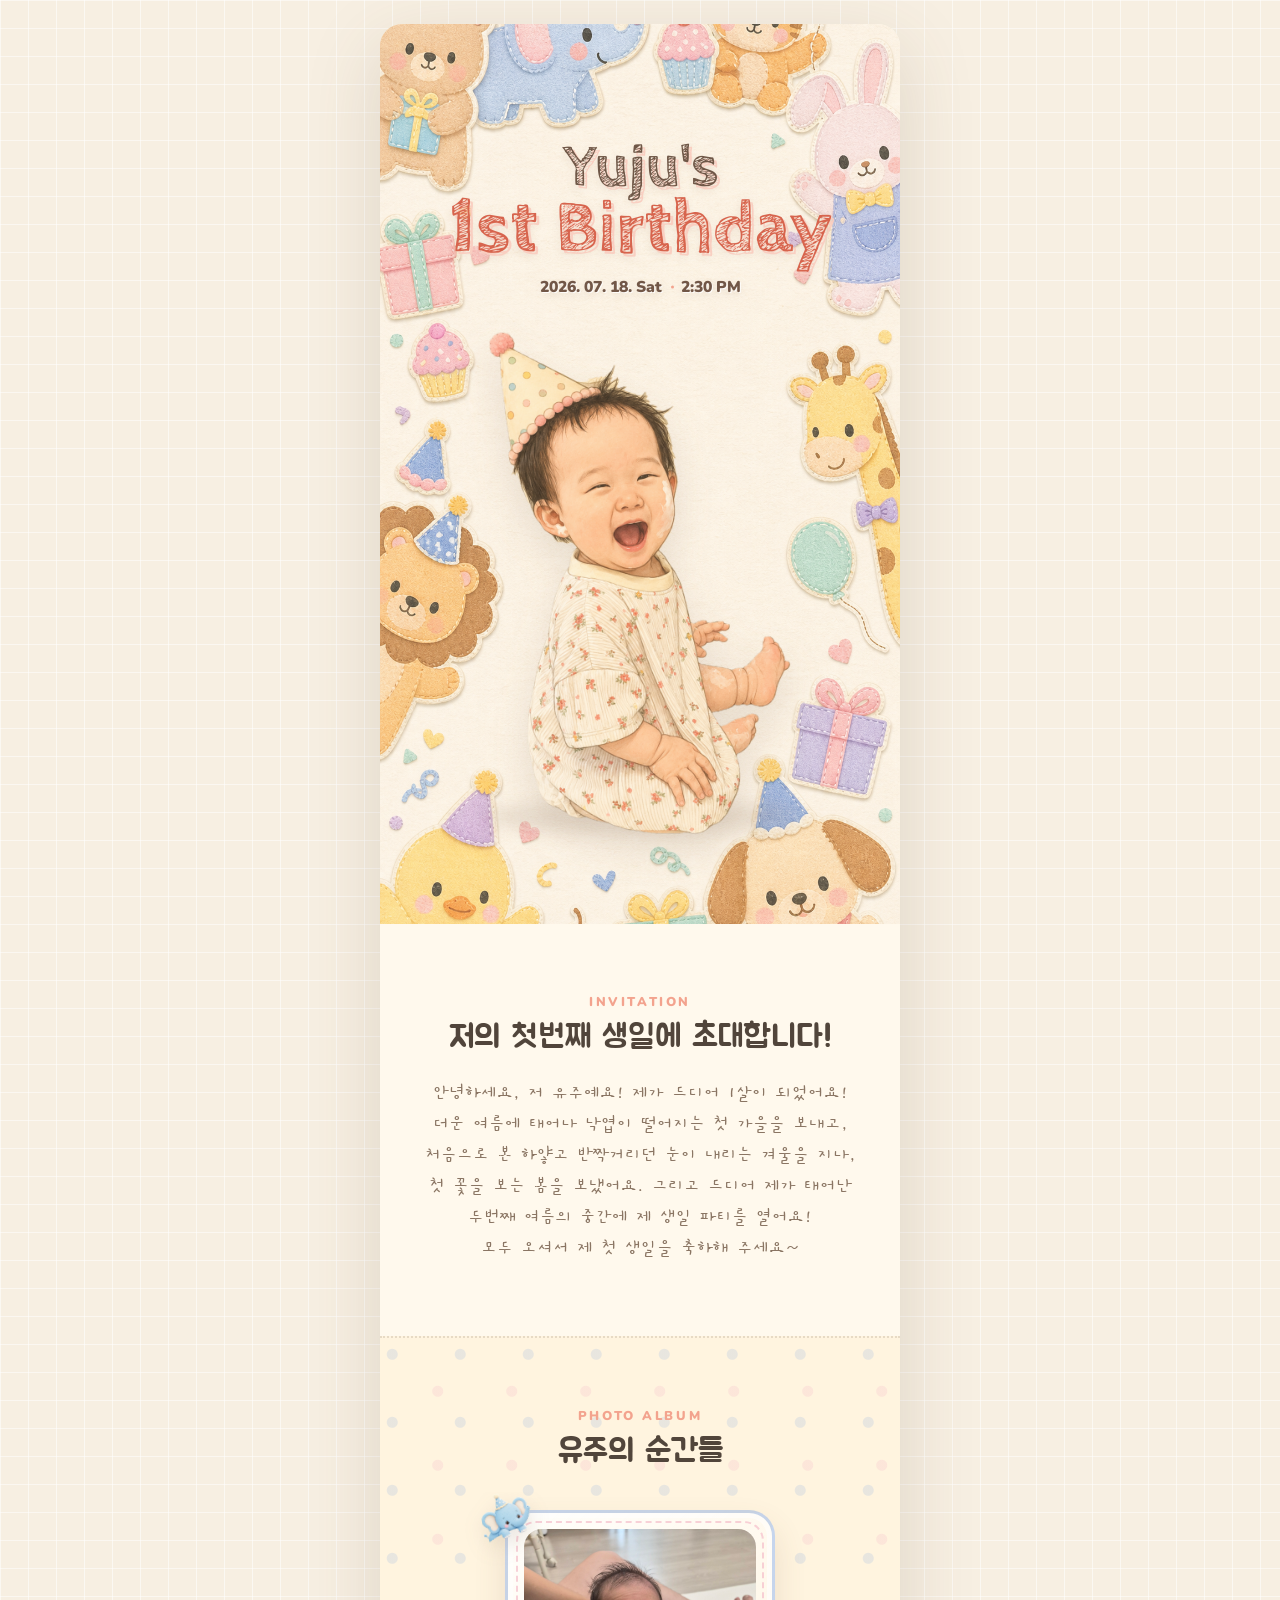
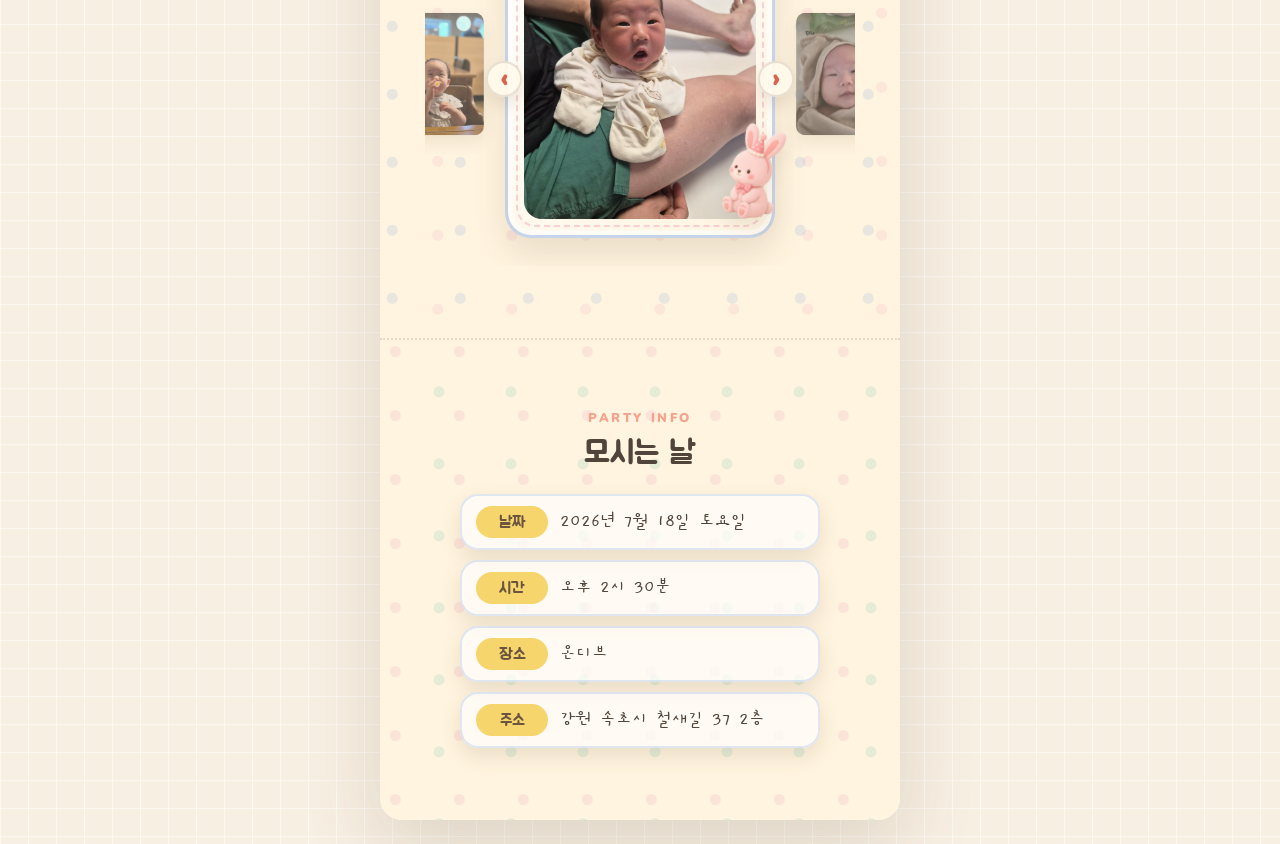
==== commit 3e41949e: "이미지 영역 수정" ====
--- a/index.html
+++ b/index.html
@@ -32,7 +32,7 @@
 
         <img
           class="hero__girl"
-          src="../img/birthday_girl.png"
+          src="./img/birthday_girl.png"
           alt="생일 모자를 쓴 유주"
         />
       </section>
@@ -54,32 +54,18 @@
       <section class="section gallery" aria-labelledby="gallery-title">
         <p class="section__eyebrow">Photo Album</p>
         <h2 id="gallery-title">유주의 순간들</h2>
-        <div class="gallery-frame" aria-roledescription="carousel">
-          <img
-            class="gallery-frame__deco gallery-frame__deco--elephant"
-            src="assets/elephant.png"
-            alt=""
-            aria-hidden="true"
-          />
-          <figure class="gallery-slide">
-            <img id="galleryPhoto" src="../img/gallery/01.jpeg" alt="유주의 사진 1" />
-          </figure>
-          <img
-            class="gallery-frame__deco gallery-frame__deco--bunny"
-            src="assets/bunny.png"
-            alt=""
-            aria-hidden="true"
-          />
+        <div class="gallery-board">
           <button
-            class="gallery-button gallery-button--prev"
+            class="gallery-nav gallery-nav--prev"
             type="button"
             id="galleryPrev"
             aria-label="이전 사진"
           >
             ‹
           </button>
+          <div class="gallery-strip" aria-label="유주의 사진 모음"></div>
           <button
-            class="gallery-button gallery-button--next"
+            class="gallery-nav gallery-nav--next"
             type="button"
             id="galleryNext"
             aria-label="다음 사진"
@@ -87,7 +73,6 @@
             ›
           </button>
         </div>
-        <div class="gallery-dots" id="galleryDots" aria-label="사진 순서"></div>
       </section>
 
       <section class="section details" aria-labelledby="details-title">
--- a/styles.css
+++ b/styles.css
@@ -214,87 +214,44 @@
   background-size: 68px 68px, 74px 74px, auto;
 }
 
-.gallery-frame {
-  position: relative;
-  width: min(100%, 360px);
+.gallery-board {
+  position: relative;
+  width: min(100%, 430px);
   margin: 0 auto;
-  padding: 18px;
+  padding: 18px 0 28px;
+  overflow: hidden;
   touch-action: pan-y;
   user-select: none;
 }
 
-.gallery-slide {
-  position: relative;
-  z-index: 1;
-  margin: 0;
-  padding: 14px;
-  border: 3px solid rgba(141, 174, 226, 0.5);
-  border-radius: 26px;
-  background:
-    linear-gradient(135deg, rgba(255, 255, 255, 0.74), rgba(255, 244, 223, 0.86)),
-    #fffaf0;
-  box-shadow:
-    0 16px 32px rgba(111, 86, 63, 0.12),
-    inset 0 0 0 5px rgba(255, 255, 255, 0.55);
-}
-
-.gallery-slide::before {
-  content: "";
-  position: absolute;
-  inset: 8px;
-  border: 2px dashed rgba(244, 183, 198, 0.62);
-  border-radius: 20px;
-  pointer-events: none;
-}
-
-.gallery-slide img {
-  width: 100%;
-  aspect-ratio: 4 / 5;
-  display: block;
-  border-radius: 18px;
-  object-fit: cover;
-  object-position: center;
-  background: #f8ead7;
-  -webkit-user-drag: none;
-  user-select: none;
-}
-
-.gallery-frame__deco {
-  position: absolute;
-  z-index: 2;
-  display: block;
-  pointer-events: none;
-  filter: drop-shadow(0 8px 10px rgba(111, 86, 63, 0.14));
-}
-
-.gallery-frame__deco--elephant {
-  top: -16px;
-  left: -18px;
-  width: clamp(92px, 28vw, 132px);
-  transform: rotate(-9deg);
-}
-
-.gallery-frame__deco--bunny {
-  right: -20px;
-  bottom: 22px;
-  width: clamp(86px, 27vw, 126px);
-  transform: rotate(7deg);
-}
-
-.gallery-button {
+.gallery-strip {
+  position: relative;
+  min-height: 312px;
+  display: flex;
+  align-items: center;
+  justify-content: center;
+  gap: clamp(10px, 3vw, 16px);
+  cursor: grab;
+}
+
+.gallery-strip.is-dragging {
+  cursor: grabbing;
+}
+
+.gallery-nav {
   position: absolute;
   top: 50%;
-  z-index: 3;
-  width: 42px;
-  height: 42px;
+  z-index: 4;
+  width: 36px;
+  height: 36px;
   display: grid;
   place-items: center;
-  border: 2px solid rgba(114, 87, 71, 0.18);
+  border: 2px solid rgba(114, 87, 71, 0.16);
   border-radius: 50%;
-  background: rgba(255, 250, 236, 0.88);
+  background: rgba(255, 250, 236, 0.92);
   color: #d7644d;
   font-family: var(--latin-font);
-  font-size: 2rem;
+  font-size: 1.7rem;
   font-weight: 900;
   line-height: 1;
   box-shadow: 0 8px 16px rgba(111, 86, 63, 0.14);
@@ -302,40 +259,100 @@
   transform: translateY(-50%);
 }
 
-.gallery-button--prev {
-  left: 2px;
-}
-
-.gallery-button--next {
-  right: 2px;
-}
-
-.gallery-button:active {
+.gallery-nav--prev {
+  left: max(8px, calc(50% - 154px));
+}
+
+.gallery-nav--next {
+  right: max(8px, calc(50% - 154px));
+}
+
+.gallery-nav:active {
   transform: translateY(calc(-50% + 2px));
 }
 
-.gallery-dots {
-  display: flex;
-  flex-wrap: wrap;
-  justify-content: center;
-  gap: 7px;
-  width: min(100%, 300px);
-  margin: 14px auto 0;
-}
-
-.gallery-dot {
-  width: 9px;
-  height: 9px;
+.gallery-card {
+  position: relative;
+  flex: 0 0 auto;
+  width: clamp(74px, 22vw, 102px);
+  margin: 0;
   padding: 0;
-  border: 2px solid rgba(114, 87, 71, 0.25);
-  border-radius: 50%;
-  background: #fffaf0;
-  cursor: pointer;
-}
-
-.gallery-dot.is-active {
-  border-color: #d7644d;
-  background: #d7644d;
+  border: 0;
+  border-radius: 10px;
+  background: transparent;
+  opacity: 0.72;
+  transform: scale(0.9);
+  transition:
+    opacity 180ms ease,
+    transform 180ms ease;
+}
+
+.gallery-card > img:not(.gallery-frame__deco) {
+  width: 100%;
+  aspect-ratio: 3 / 4;
+  display: block;
+  border-radius: 10px;
+  object-fit: cover;
+  object-position: center;
+  background: #f8ead7;
+  box-shadow: 0 8px 18px rgba(111, 86, 63, 0.16);
+  -webkit-user-drag: none;
+  user-select: none;
+}
+
+.gallery-card--center {
+  width: clamp(190px, 56vw, 270px);
+  padding: 16px;
+  border: 3px solid rgba(141, 174, 226, 0.5);
+  border-radius: 26px;
+  background:
+    linear-gradient(135deg, rgba(255, 255, 255, 0.74), rgba(255, 244, 223, 0.9)),
+    #fffaf0;
+  box-shadow:
+    0 16px 32px rgba(111, 86, 63, 0.14),
+    inset 0 0 0 5px rgba(255, 255, 255, 0.55);
+  opacity: 1;
+  transform: scale(1);
+}
+
+.gallery-card--center::before {
+  content: "";
+  position: absolute;
+  inset: 8px;
+  z-index: 2;
+  border: 2px dashed rgba(244, 183, 198, 0.62);
+  border-radius: 20px;
+  pointer-events: none;
+}
+
+.gallery-card--center > img:not(.gallery-frame__deco) {
+  position: relative;
+  z-index: 1;
+  aspect-ratio: 4 / 5;
+  border-radius: 18px;
+  box-shadow: none;
+}
+
+.gallery-frame__deco {
+  position: absolute;
+  z-index: 3;
+  display: block;
+  pointer-events: none;
+  filter: drop-shadow(0 8px 10px rgba(111, 86, 63, 0.14));
+}
+
+.gallery-frame__deco--elephant {
+  top: -28px;
+  left: -28px;
+  width: clamp(72px, 20vw, 98px);
+  transform: rotate(-9deg);
+}
+
+.gallery-frame__deco--bunny {
+  right: -28px;
+  bottom: 2px;
+  width: clamp(70px, 19vw, 96px);
+  transform: rotate(7deg);
 }
 
 .details {
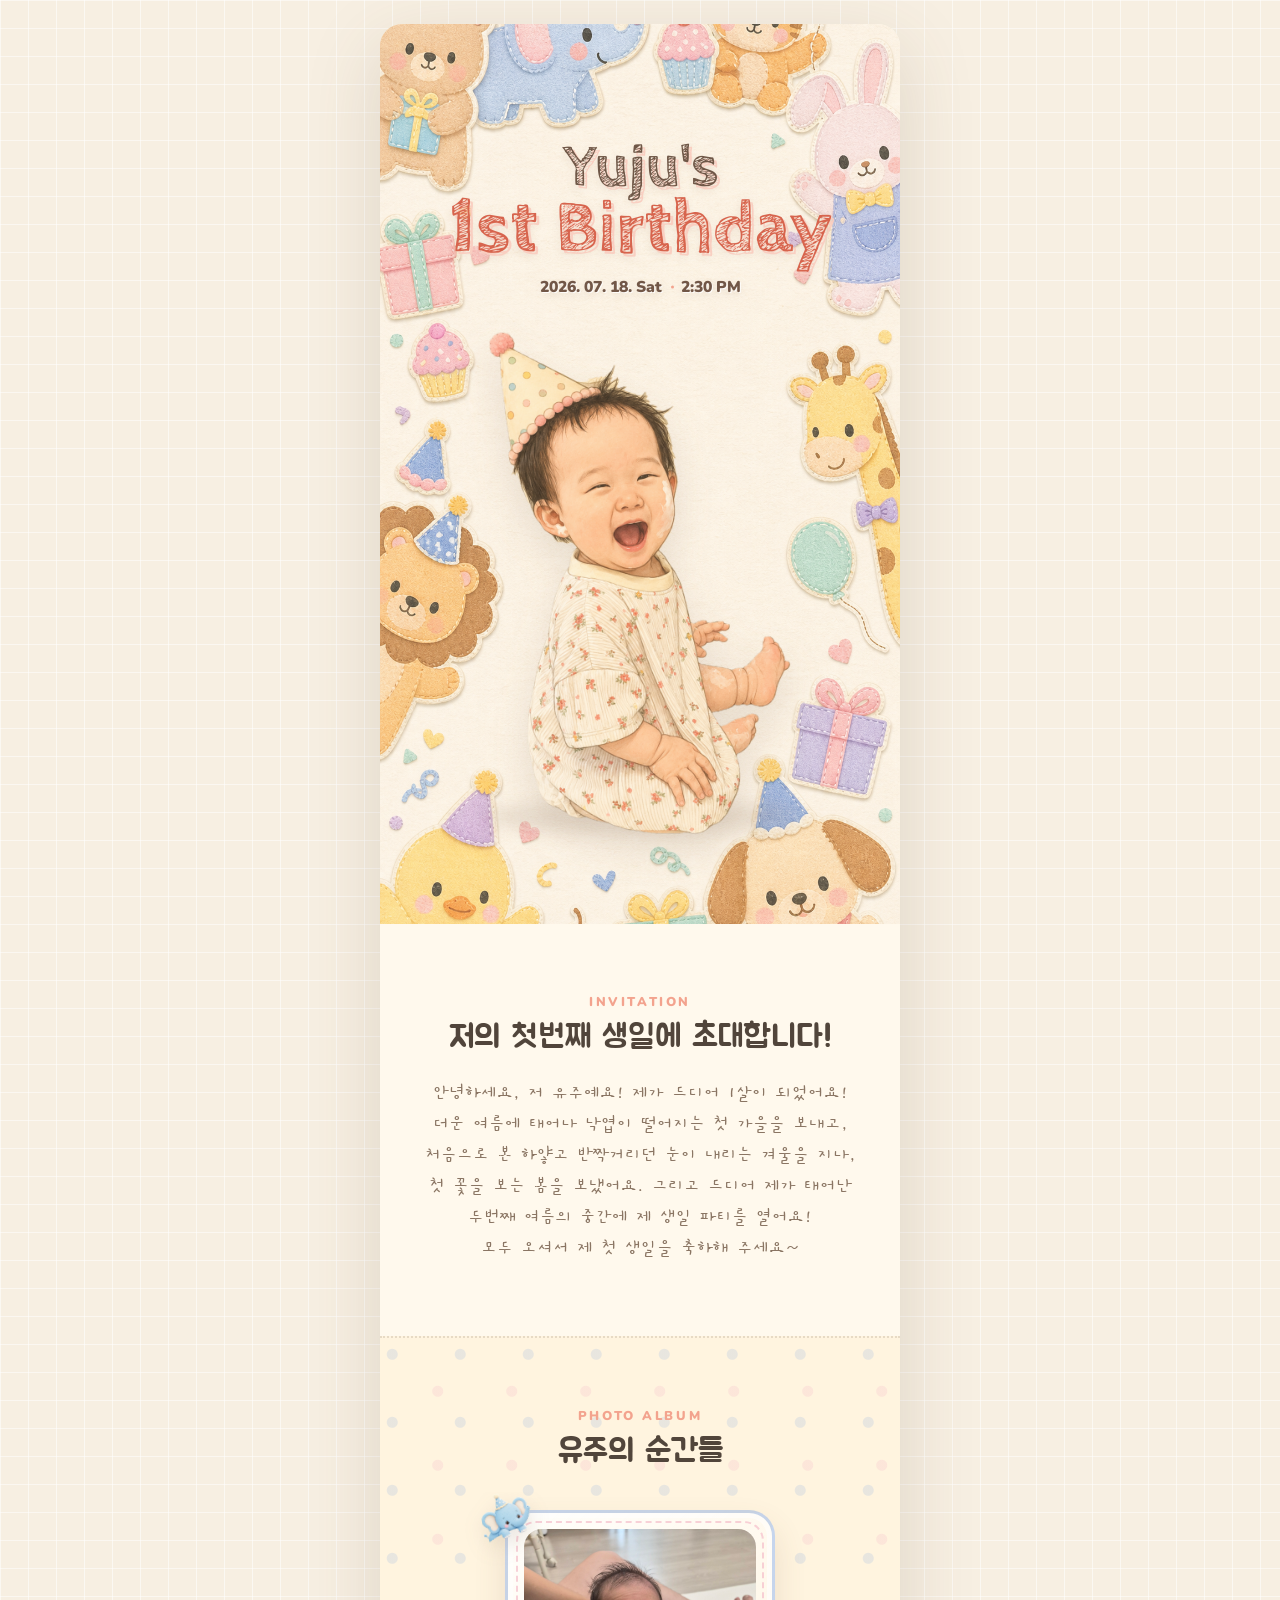
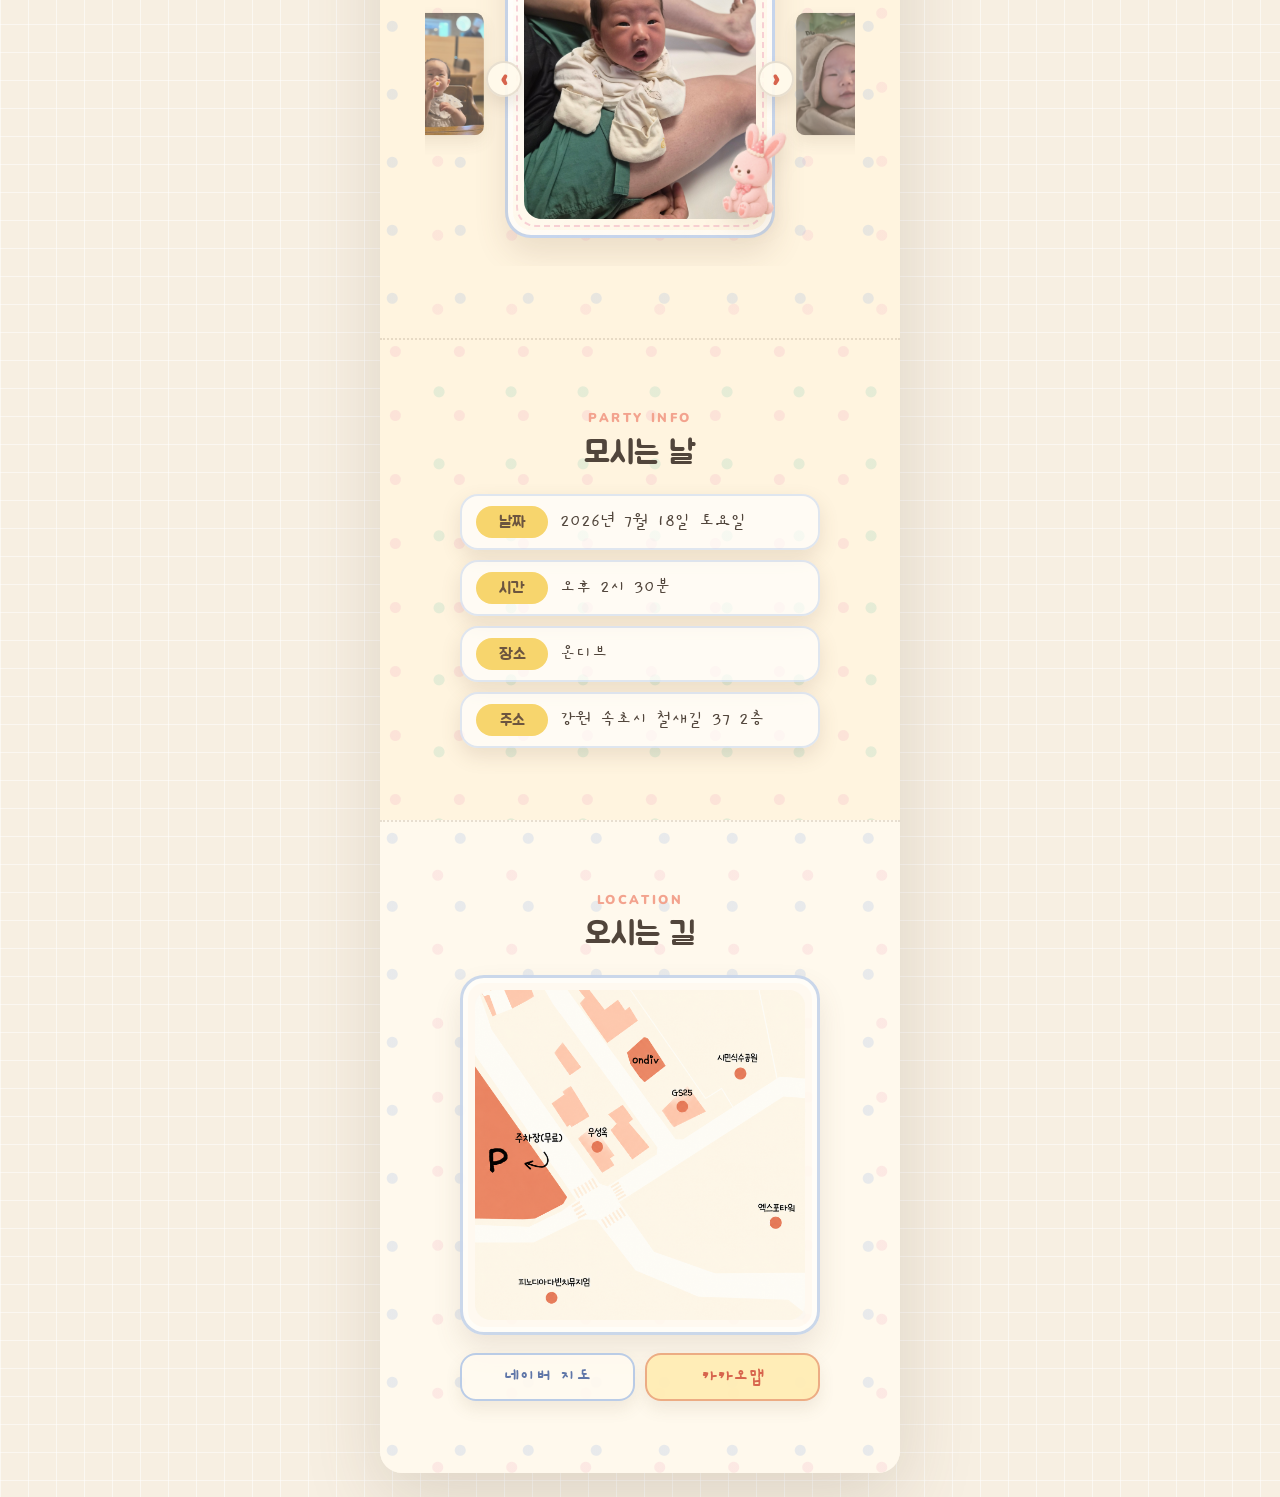
==== commit c6ceca9e: "지도 추가" ====
--- a/index.html
+++ b/index.html
@@ -97,6 +97,32 @@
           </div>
         </dl>
       </section>
+
+      <section class="section location" aria-labelledby="location-title">
+        <p class="section__eyebrow">Location</p>
+        <h2 id="location-title">오시는 길</h2>
+        <figure class="map-card">
+          <img src="assets/ondiv_map.png" alt="온디브 약도" />
+        </figure>
+        <div class="map-actions">
+          <a
+            class="map-button"
+            href="https://naver.me/FCAfNJUo"
+            target="_blank"
+            rel="noopener noreferrer"
+          >
+            네이버 지도
+          </a>
+          <a
+            class="map-button map-button--accent"
+            href="https://place.map.kakao.com/1540127315"
+            target="_blank"
+            rel="noopener noreferrer"
+          >
+            카카오맵
+          </a>
+        </div>
+      </section>
     </main>
 
     <script src="script.js"></script>
--- a/styles.css
+++ b/styles.css
@@ -405,6 +405,63 @@
   word-break: keep-all;
 }
 
+.location {
+  background:
+    radial-gradient(circle at 18% 24%, rgba(141, 174, 226, 0.2) 0 5px, transparent 6px),
+    radial-gradient(circle at 78% 72%, rgba(244, 183, 198, 0.24) 0 5px, transparent 6px),
+    var(--paper);
+  background-size: 68px 68px, 74px 74px, auto;
+}
+
+.map-card {
+  width: min(100%, 360px);
+  margin: 0 auto 18px;
+  padding: 12px;
+  border: 3px solid rgba(141, 174, 226, 0.46);
+  border-radius: 24px;
+  background: rgba(255, 250, 240, 0.86);
+  box-shadow:
+    0 14px 28px rgba(111, 86, 63, 0.12),
+    inset 0 0 0 5px rgba(255, 255, 255, 0.52);
+}
+
+.map-card img {
+  width: 100%;
+  display: block;
+  border-radius: 16px;
+}
+
+.map-actions {
+  display: grid;
+  grid-template-columns: repeat(2, minmax(0, 1fr));
+  gap: 10px;
+  width: min(100%, 360px);
+  margin: 0 auto;
+}
+
+.map-button {
+  min-width: 0;
+  min-height: 48px;
+  display: inline-flex;
+  align-items: center;
+  justify-content: center;
+  padding: 10px 14px;
+  border: 2px solid rgba(141, 174, 226, 0.6);
+  border-radius: 16px;
+  background: rgba(255, 250, 240, 0.9);
+  color: #5f76a8;
+  font-weight: 700;
+  line-height: 1;
+  text-decoration: none;
+  box-shadow: 0 8px 16px rgba(111, 86, 63, 0.1);
+}
+
+.map-button--accent {
+  border-color: rgba(215, 100, 77, 0.48);
+  background: rgba(255, 236, 178, 0.92);
+  color: #d7644d;
+}
+
 @media (min-width: 640px) {
   body {
     padding: 24px 0;
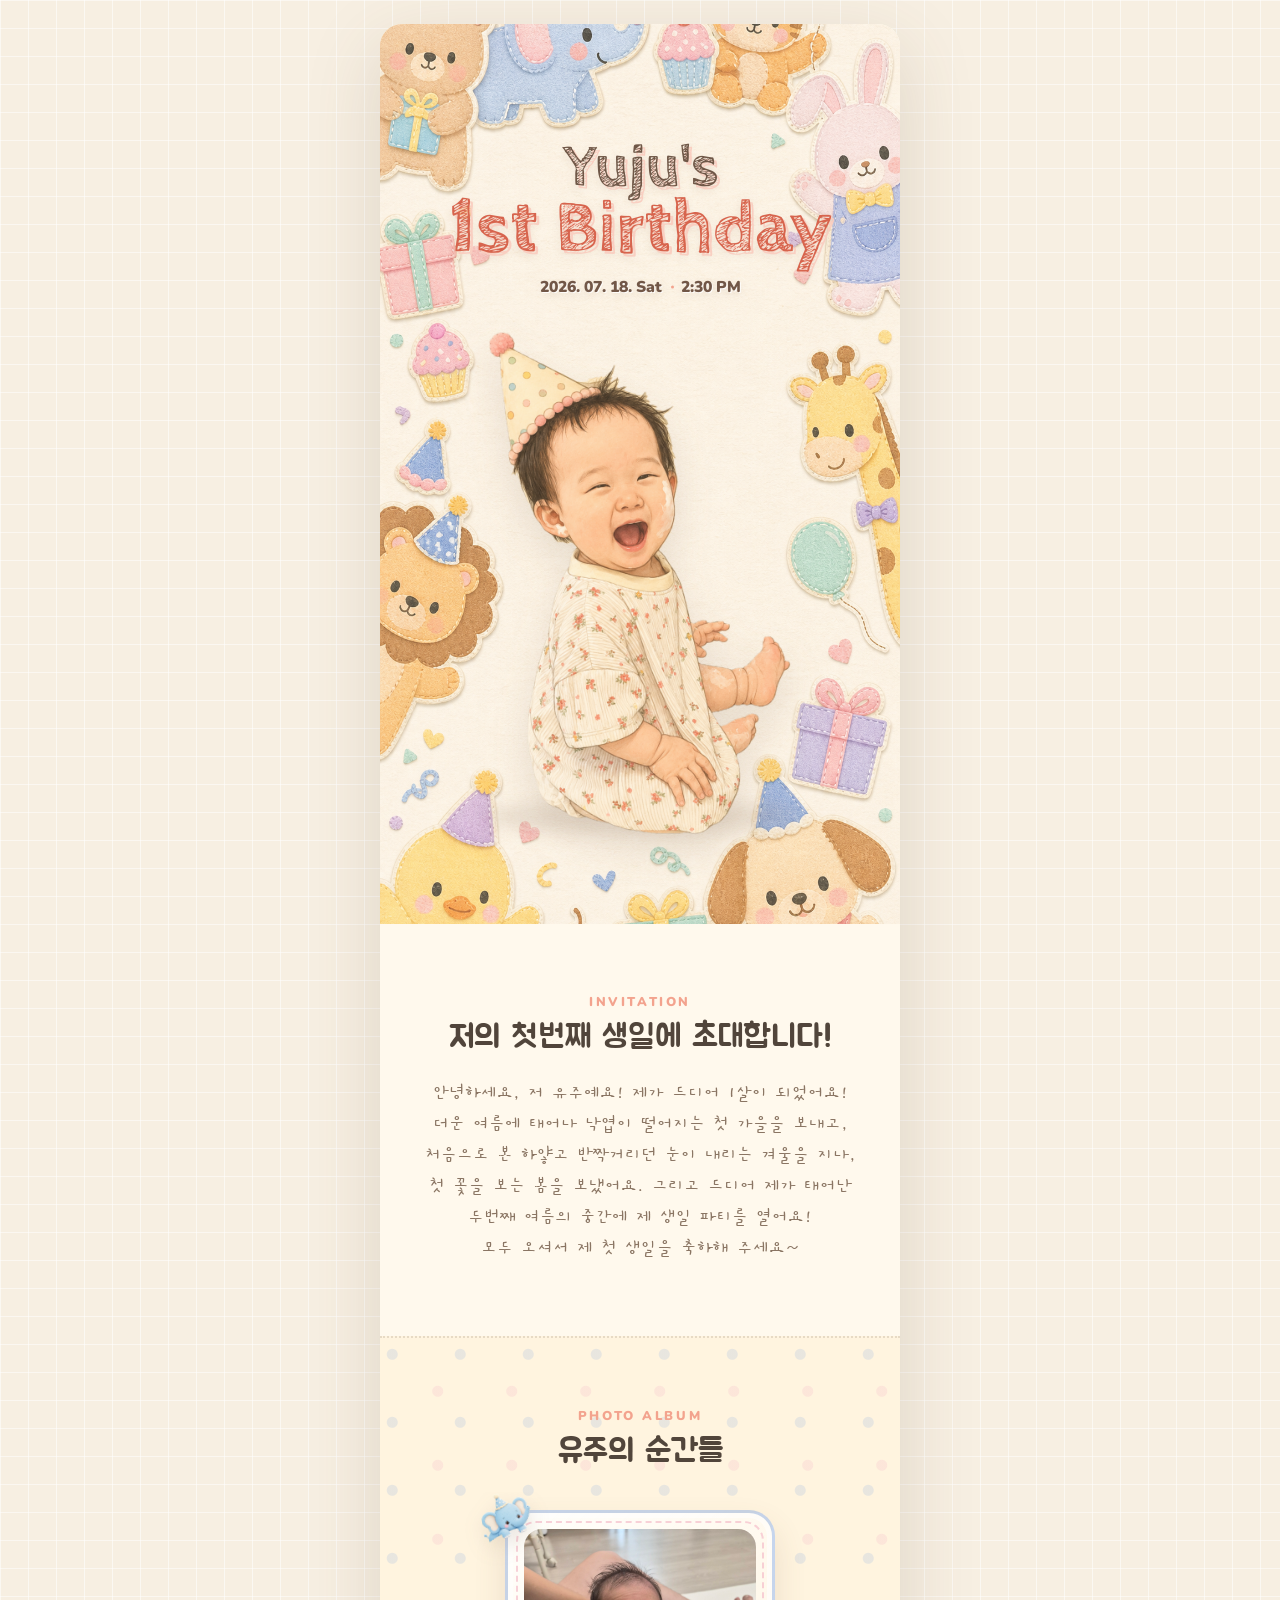
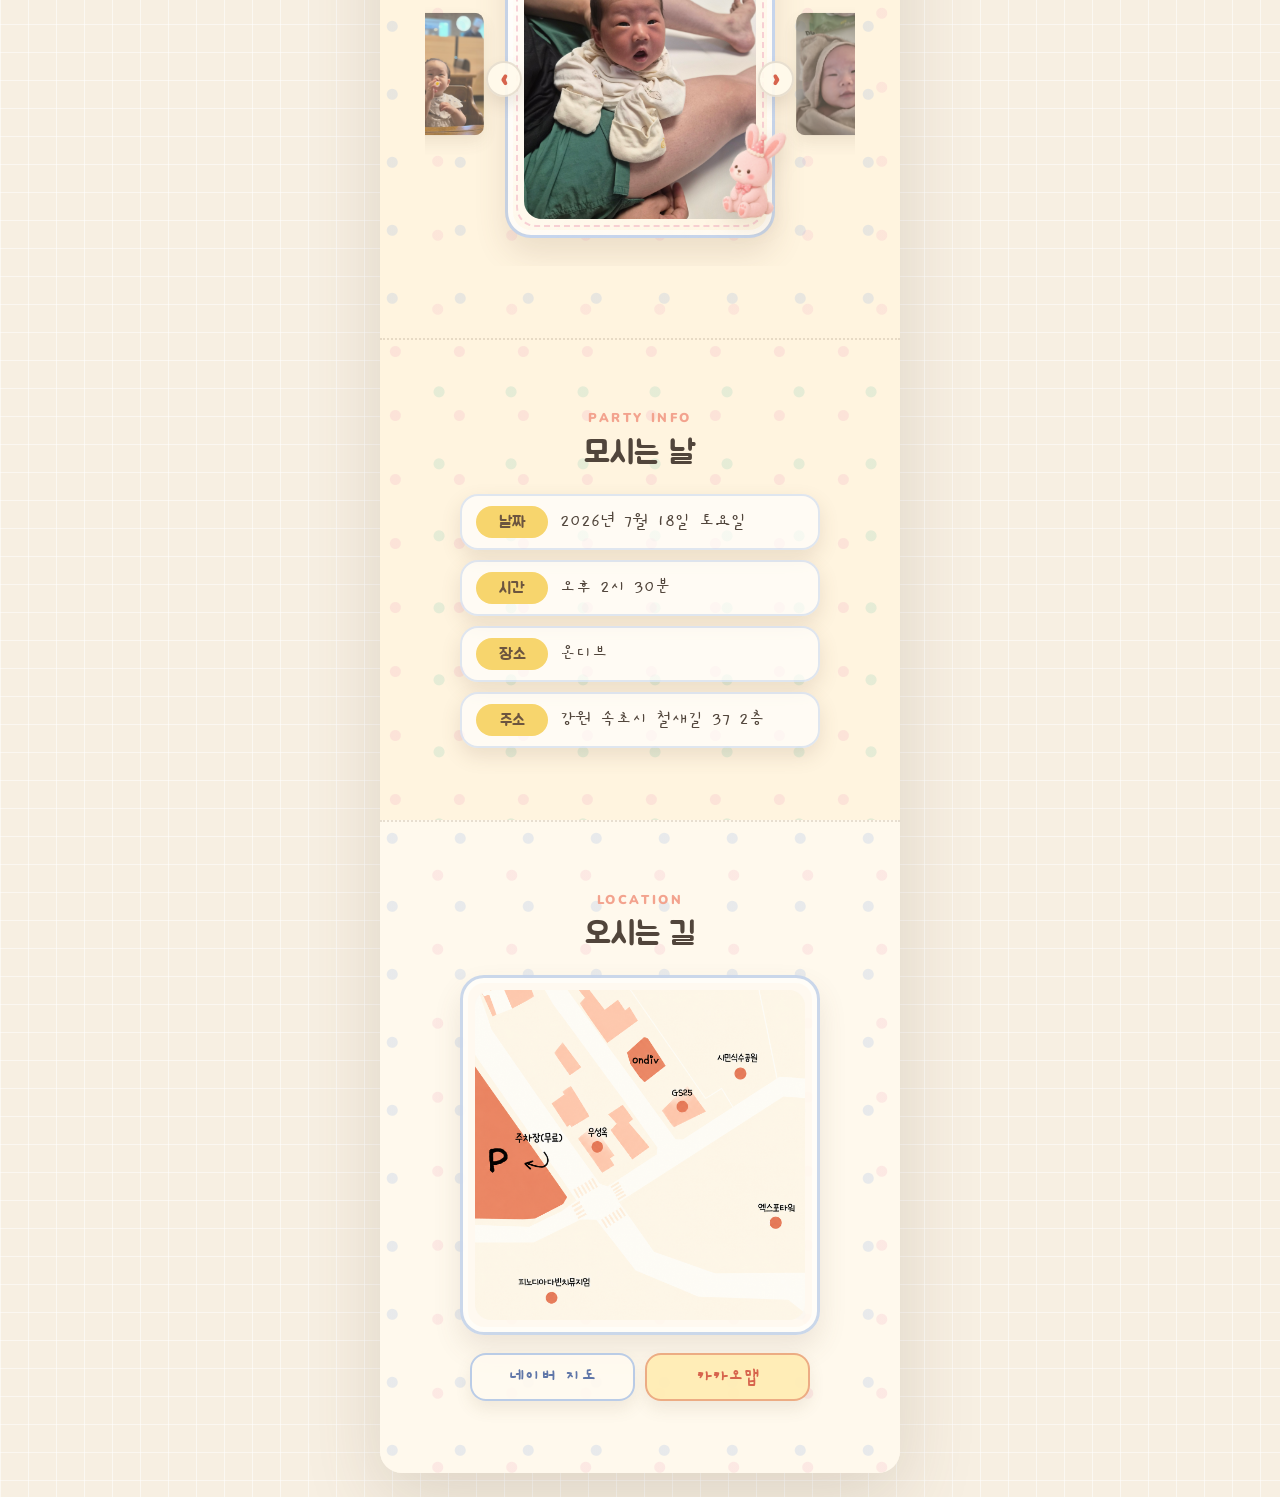
==== commit 4a58a2ca: "이미지 로딩 딜레이 수정" ====
--- a/index.html
+++ b/index.html
@@ -8,6 +8,8 @@
       content="유주의 첫 번째 생일을 알리는 깨끗하고 아기자기한 초대장입니다."
     />
     <title>유주의 첫 생일 초대장</title>
+    <link rel="preload" as="image" href="assets/animal-frame.png" fetchpriority="high" />
+    <link rel="preload" as="image" href="./img/birthday_girl.png" fetchpriority="high" />
     <link rel="preconnect" href="https://fonts.googleapis.com" />
     <link rel="preconnect" href="https://fonts.gstatic.com" crossorigin />
     <link
@@ -34,6 +36,8 @@
           class="hero__girl"
           src="./img/birthday_girl.png"
           alt="생일 모자를 쓴 유주"
+          fetchpriority="high"
+          decoding="sync"
         />
       </section>
 
--- a/styles.css
+++ b/styles.css
@@ -65,6 +65,7 @@
   background:
     linear-gradient(rgba(255, 249, 237, 0.18), rgba(255, 249, 237, 0.18)),
     url("assets/animal-frame.png") center / cover no-repeat;
+  background-color: var(--paper);
   text-align: center;
   isolation: isolate;
   contain: paint;
@@ -283,8 +284,8 @@
   opacity: 0.72;
   transform: scale(0.9);
   transition:
-    opacity 180ms ease,
-    transform 180ms ease;
+    opacity 120ms ease,
+    transform 120ms ease;
 }
 
 .gallery-card > img:not(.gallery-frame__deco) {
@@ -432,14 +433,18 @@
 }
 
 .map-actions {
+  position: relative;
+  z-index: 1;
   display: grid;
   grid-template-columns: repeat(2, minmax(0, 1fr));
   gap: 10px;
-  width: min(100%, 360px);
+  width: min(100%, 340px);
   margin: 0 auto;
 }
 
 .map-button {
+  position: static;
+  width: 100%;
   min-width: 0;
   min-height: 48px;
   display: inline-flex;
@@ -453,7 +458,9 @@
   font-weight: 700;
   line-height: 1;
   text-decoration: none;
+  white-space: nowrap;
   box-shadow: 0 8px 16px rgba(111, 86, 63, 0.1);
+  transform: none;
 }
 
 .map-button--accent {
@@ -505,4 +512,9 @@
     padding-right: 12px;
     padding-left: 12px;
   }
-}
+
+  .map-actions {
+    grid-template-columns: 1fr;
+    width: min(100%, 280px);
+  }
+}
